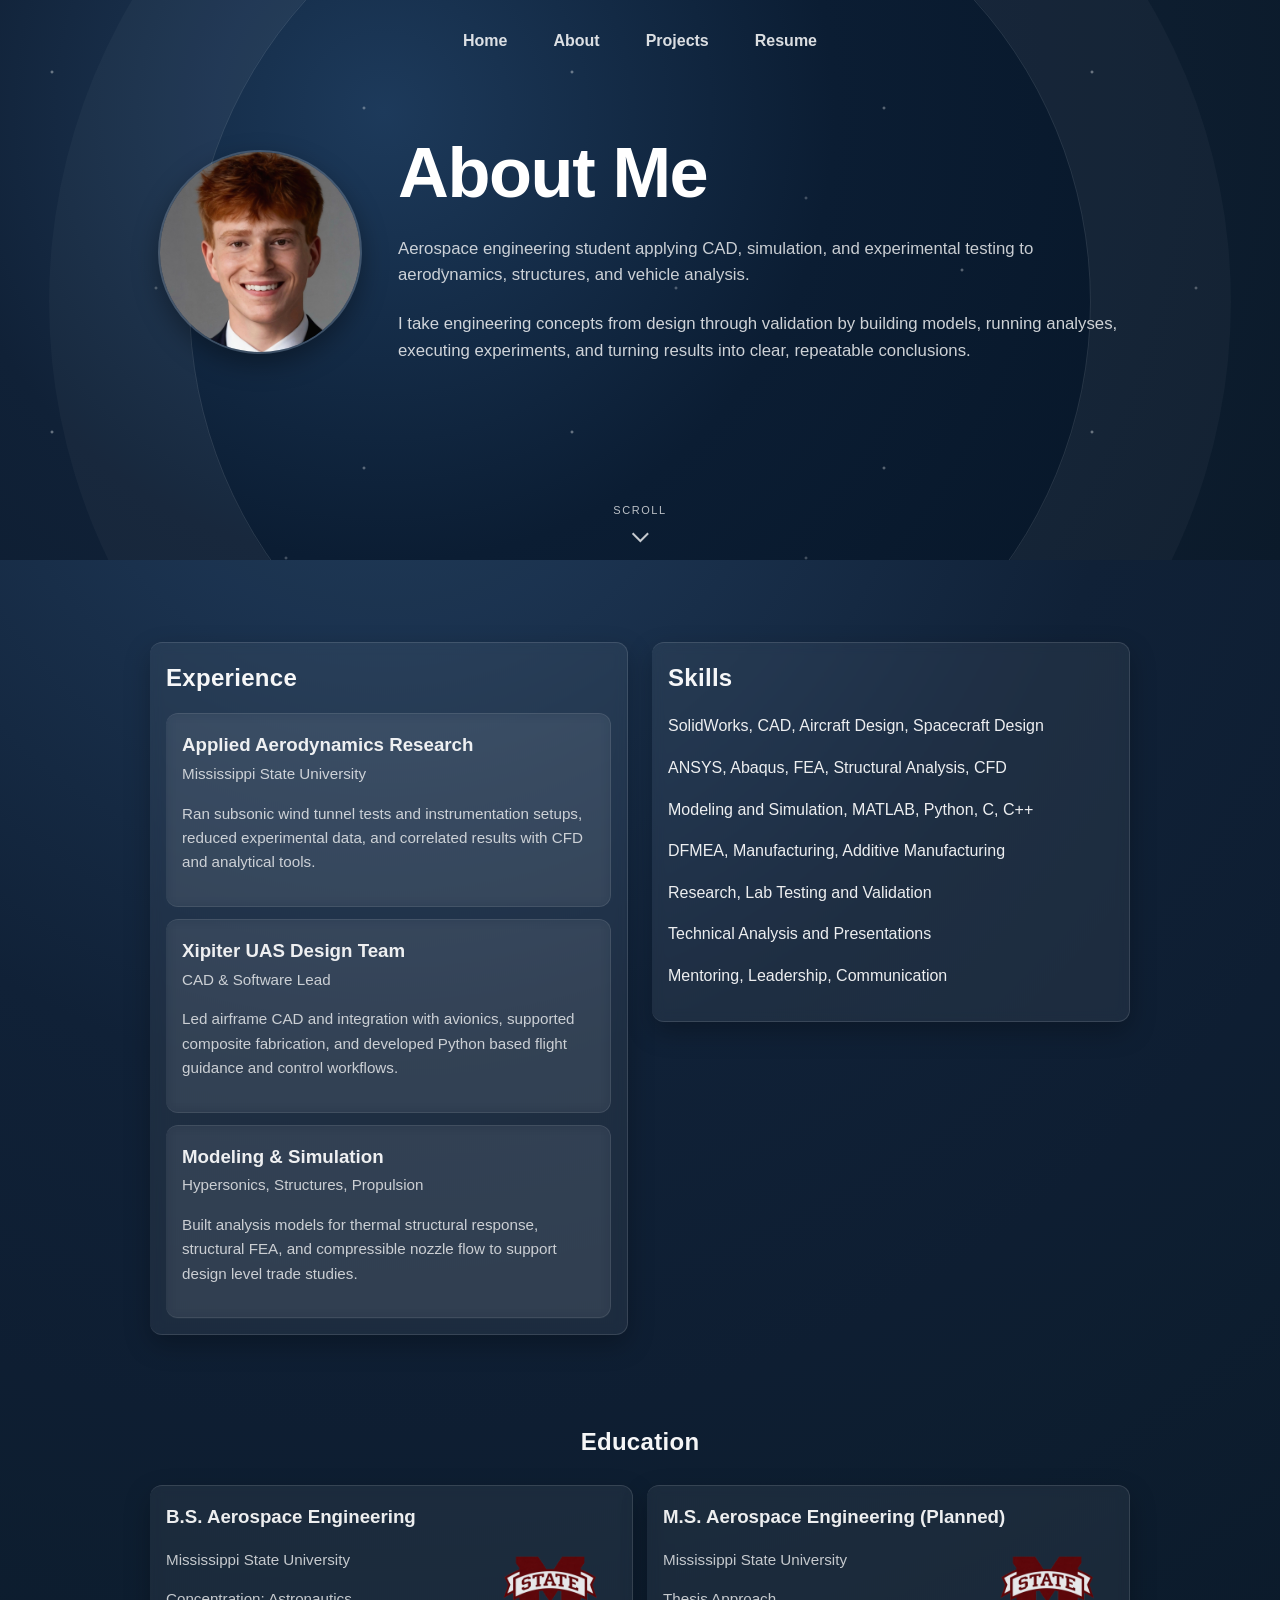
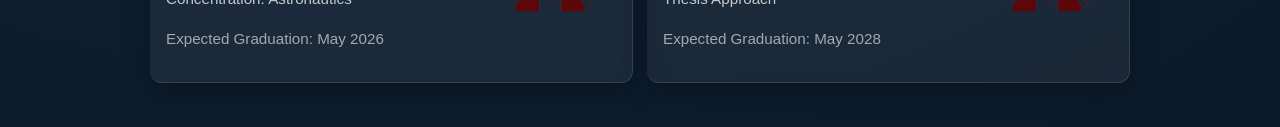
==== about.html @ 95104ae0 "Update about.html" ====
<!DOCTYPE html>
<html lang="en">
<head>
  <meta charset="UTF-8" />
  <meta name="viewport" content="width=device-width, initial-scale=1.0"/>
  <title>About | Wesley Janes</title>
  <link rel="stylesheet" href="style.css">
</head>

<body class="inner-page">

  <section class="hero">
    <nav class="topnav">
      <a href="index.html">Home</a>
      <a href="about.html">About</a>
      <a href="projects.html">Projects</a>
      <a href="resume.html">Resume</a>
    </nav>

    <div class="hero-card" style="text-align:left;">
      <div style="display:grid; grid-template-columns: 220px 1fr; gap: 28px; align-items:center;">
        <div style="display:flex; justify-content:center;">
          <img src="images/profile.jpg" alt="Wesley Janes"
               style="width:200px;height:200px;
               object-fit:cover;
               object-position: center 30%;
               border-radius:999px;
               border:2px solid rgba(255,255,255,0.18);
               box-shadow: 0 10px 26px rgba(0,0,0,0.35);">
        </div>

        <div>
          <h1 style="margin-bottom:6px;">About Me</h1>
          <p class="small" style="margin-top:0;">
            Aerospace engineering student applying CAD, simulation, and experimental testing to aerodynamics, structures, and vehicle analysis.
          </p>

          <p style="max-width:760px; color: rgba(255,255,255,0.80);">
            I take engineering concepts from design through validation by building models, running analyses, executing experiments, and turning results into clear, repeatable conclusions.
          </p>
        </div>
      </div>
    </div>

    <div class="scroll-cue">
      <span>Scroll</span>
      <div class="chev"></div>
    </div>
  </section>

  <section class="content-start">

    <section class="section">
      <div class="container">

        <!-- EXPERIENCE + SKILLS -->
        <div class="split-section">

          <!-- EXPERIENCE -->
          <section class="card">
            <h2 class="section-header">Experience</h2>

            <div class="card" style="margin-top:12px;">
              <h3 style="margin-top:0;">Applied Aerodynamics Research</h3>
              <p class="small" style="margin-top:2px;">Mississippi State University</p>
              <p class="small">
                Ran subsonic wind tunnel tests and instrumentation setups, reduced experimental data, and correlated results with CFD and analytical tools.
              </p>
            </div>

            <div class="card">
              <h3 style="margin-top:0;">Xipiter UAS Design Team</h3>
              <p class="small" style="margin-top:2px;">CAD &amp; Software Lead</p>
              <p class="small">
                Led airframe CAD and integration with avionics, supported composite fabrication, and developed Python based flight guidance and control workflows.
              </p>
            </div>

            <div class="card">
              <h3 style="margin-top:0;">Modeling &amp; Simulation</h3>
              <p class="small" style="margin-top:2px;">Hypersonics, Structures, Propulsion</p>
              <p class="small">
                Built analysis models for thermal structural response, structural FEA, and compressible nozzle flow to support design level trade studies.
              </p>
            </div>
          </section>

         <!-- SKILLS -->
<section class="card">
  <h2 class="section-header">Skills</h2>

  <div class="skills-list">
    <p>
      SolidWorks, CAD, Aircraft Design, Spacecraft Design
    </p>
    <p>
      ANSYS, Abaqus, FEA, Structural Analysis, CFD
    </p>
    <p>
      Modeling and Simulation, MATLAB, Python, C, C++
    </p>
    <p>
      DFMEA, Manufacturing, Additive Manufacturing
    </p>
    <p>
      Research, Lab Testing and Validation
    </p>
    <p>
      Technical Analysis and Presentations
    </p>
    <p>
      Mentoring, Leadership, Communication
    </p>
  </div>
</section>

        </div>

      </div>
    </section>

    <!-- EDUCATION -->
    <section class="section">
      <div class="container">

                <h2 class="section-header" style="text-align:center; margin-bottom:10px;">Education</h2>

        <div class="grid">

  <section class="card edu-item">
    <img src="images/msu-logo.png" alt="Mississippi State University logo" class="edu-logo">

    <h3>B.S. Aerospace Engineering</h3>
    <p class="small">Mississippi State University</p>
    <p class="small">Concentration: Astronautics</p>
    <p class="small edu-date">Expected Graduation: May 2026</p>
  </section>

  <section class="card edu-item">
    <img src="images/msu-logo.png" alt="Mississippi State University logo" class="edu-logo">

    <h3>M.S. Aerospace Engineering (Planned)</h3>
    <p class="small">Mississippi State University</p>
    <p class="small">Thesis Approach</p>
    <p class="small edu-date">Expected Graduation: May 2028</p>
  </section>

</div>


      </div>
    </section>

  </section>

</body>
</html>
---- style.css ----
:root {
  --max: 980px;

  /* Accent */
  --accent: #5d1725;
  --accent2: #d7b24a;

  /* Surfaces */
  --card-bg: rgba(255,255,255,0.06);
  --card-border: rgba(255,255,255,0.12);
  --text: rgba(255,255,255,0.92);
  --muted: rgba(255,255,255,0.75);
}

/* ===== BASE ===== */
body {
  font-family: Arial, Helvetica, sans-serif;
  margin: 0;
  line-height: 1.6;
  color: var(--text);
  background: radial-gradient(circle at 30% 20%, #1d3a5b 0%, #0b1d33 45%, #061526 100%);
}

.container {
  max-width: var(--max);
  margin: 0 auto;
  padding: 0 18px;
}

.small {
  color: var(--muted);
  font-size: 0.95rem;
}

/* ===== TYPOGRAPHY ===== */
h1 {
  font-size: 2.4rem;
  margin: 0;
}

h2, h3 {
  margin: 0;
}

/* Color pop headers used on About sections */
.section-header {
  color: rgba(255,255,255,0.96);
  font-weight: 800;
  letter-spacing: 0.3px;
  margin-bottom: 16px;
  padding-left: 0;
  border: none;
}

/* ===== CARDS ===== */
.card {
  border: 1px solid var(--card-border);
  border-radius: 12px;
  padding: 16px;
  margin-top: 14px;
  background: var(--card-bg);
  backdrop-filter: blur(6px);
  box-shadow: 0 10px 26px rgba(0,0,0,0.25);
}

/* Prevent nested cards from looking too chunky */
.card .card {
  margin-top: 12px;
  background: rgba(255,255,255,0.04);
  border-color: rgba(255,255,255,0.10);
  box-shadow: none;
}

.grid {
  display: grid;
  grid-template-columns: repeat(auto-fit, minmax(260px, 1fr));
  gap: 14px;
}

.tag {
  display: inline-block;
  border: 1px solid rgba(255,255,255,0.18);
  border-radius: 999px;
  padding: 4px 10px;
  margin: 6px 6px 0 0;
  font-size: 0.9rem;
  color: rgba(255,255,255,0.85);
}

/* ===== HERO ===== */
.hero {
  padding: 0 18px;
  color: #fff;
  background: radial-gradient(circle at 30% 20%, #1d3a5b 0%, #0b1d33 45%, #061526 100%);
  position: relative;
  overflow: hidden;
  display: flex;
  align-items: center;
  justify-content: center;
}

/* Home page hero */
body.home .hero {
  min-height: 100vh;
  height: 100vh;
}

/* About / Projects / Resume hero */
body.inner-page .hero {
  min-height: 56vh;
  height: auto;
  padding-bottom: 56px;
}

/* Star background (default for inner pages) */
.hero::before {
  content: "";
  position: absolute;
  inset: 0;
  opacity: 0.7;
  background-image:
    radial-gradient(1px 1px at 10% 20%, rgba(255,255,255,0.8) 0, transparent 2px),
    radial-gradient(1px 1px at 70% 30%, rgba(255,255,255,0.7) 0, transparent 2px),
    radial-gradient(1px 1px at 30% 80%, rgba(255,255,255,0.6) 0, transparent 2px),
    radial-gradient(1px 1px at 85% 75%, rgba(255,255,255,0.7) 0, transparent 2px),
    radial-gradient(1px 1px at 55% 55%, rgba(255,255,255,0.5) 0, transparent 2px);
  background-size: 520px 360px;
  pointer-events: none;
}

/* Glow ring (default for inner pages) */
.hero::after {
  content: "";
  position: absolute;
  width: 900px;
  height: 900px;
  border-radius: 999px;
  border: 1px solid rgba(255,255,255,0.12);
  box-shadow:
    0 0 0 140px rgba(255,255,255,0.03),
    0 0 0 280px rgba(255,255,255,0.02);
  top: 54%;
  left: 50%;
  transform: translate(-50%, -50%);
  pointer-events: none;
}

/* ===== HERO NAV ===== */
.topnav {
  position: absolute;
  top: 18px;
  left: 0;
  right: 0;
  display: flex;
  justify-content: center;
  gap: 22px;
  font-weight: 700;
  z-index: 2;
}

.topnav a {
  color: rgba(255,255,255,0.85);
  text-decoration: none;
  padding: 10px 12px;
  border-radius: 999px;
}

.topnav a:hover {
  color: #fff;
  background: rgba(255,255,255,0.10);
}

/* ===== HERO CONTENT ===== */
.hero-card {
  width: min(980px, 100%);
  margin: 0 auto;
  text-align: center;
  position: relative;
  z-index: 2;
}

.hero h1 {
  font-size: clamp(2.6rem, 6vw, 4.4rem);
  margin: 0 0 14px 0;
  letter-spacing: -0.02em;
}

.hero p {
  margin: 0 auto 22px auto;
  max-width: 760px;
  color: rgba(255,255,255,0.78);
  font-size: 1.05rem;
}

/* ===== BUTTONS ===== */
.btnrow {
  display: flex;
  gap: 14px;
  justify-content: center;
  flex-wrap: wrap;
  margin-top: 18px;
}

.btn {
  display: inline-block;
  padding: 12px 18px;
  border-radius: 999px;
  text-decoration: none;
  font-weight: 800;
}

.btn-primary {
  background: var(--accent2);
  color: #1a1a1a;
}

.btn-ghost {
  border: 1px solid rgba(255,255,255,0.25);
  color: rgba(255,255,255,0.92);
  background: rgba(255,255,255,0.06);
}

/* ===== CONTENT PEEK ===== */
body.inner-page .content-start {
  margin-top: -48px;
  padding-top: 72px;
  background: rgba(255,255,255,0.02);
  border-top-left-radius: 28px;
  border-top-right-radius: 28px;
}

/* ===== SCROLL INDICATOR ===== */
body.inner-page .scroll-cue {
  position: absolute;
  left: 50%;
  bottom: 20px;
  transform: translateX(-50%);
  display: flex;
  flex-direction: column;
  align-items: center;
  gap: 8px;
  font-size: 11px;
  letter-spacing: 0.14em;
  text-transform: uppercase;
  opacity: 0.85;
  pointer-events: none;
  z-index: 3;
}

body.inner-page .scroll-cue span {
  color: rgba(255,255,255,0.85);
}

body.inner-page .scroll-cue .chev {
  width: 10px;
  height: 10px;
  border-right: 2px solid rgba(255,255,255,0.9);
  border-bottom: 2px solid rgba(255,255,255,0.9);
  transform: rotate(45deg);
  animation: bounce 1.6s infinite;
}

@keyframes bounce {
  0%, 100% { transform: rotate(45deg) translateY(0); }
  50% { transform: rotate(45deg) translateY(6px); }
}

/* ===== SECTIONS ===== */
.section {
  padding: 44px 18px;
}

/* ===== ABOUT: EXPERIENCE + SKILLS SPLIT ===== */
.split-section {
  display: grid;
  grid-template-columns: 1fr 1fr;
  gap: 24px;
  align-items: start;
}

/* Skills bars */
.skill {
  display: grid;
  grid-template-columns: 1fr auto;
  gap: 6px;
  margin-bottom: 12px;
  font-size: 0.9rem;
}

.bar {
  grid-column: 1 / -1;
  height: 6px;
  background: rgba(255,255,255,0.15);
  border-radius: 999px;
  overflow: hidden;
}

.bar div {
  height: 100%;
  background: linear-gradient(90deg, var(--accent2), #b89b3d);
  border-radius: 999px;
}

/* Education logos row */
.logo-row {
  display: flex;
  justify-content: center;
  align-items: center;
  margin: 18px auto 10px auto;
  padding: 14px 16px;
  max-width: 520px;
  border: 1px solid rgba(255,255,255,0.10);
  border-radius: 14px;
  background: rgba(255,255,255,0.04);
  box-shadow: 0 10px 26px rgba(0,0,0,0.18);
}

.logo-row img {
  height: 80px;
  width: auto;
  opacity: 0.95;
  filter: none;
}

/* Education date */
.edu-date {
  opacity: 0.8;
}

/* ===== RESPONSIVE ===== */
@media (max-width: 900px) {
  .split-section {
    grid-template-columns: 1fr;
  }
}

@media (max-width: 820px) {
  .grid {
    grid-template-columns: 1fr;
  }
}

.section-header {
  color: rgba(255,255,255,0.96) !important;
  border-left-color: rgba(255,255,255,0.22) !important;
}

.edu-item {
  position: relative;
  padding-right: 120px;
}

.edu-logo {
  position: absolute;
  right: 20px;
  top: 50%;
  transform: translateY(-50%);
  height: 82px;
  width: auto;
  opacity: 0.9;
  mix-blend-mode: multiply;
}

.section,
.section *,
.card,
.card * {
  border-left: none !important;
}

/* ===== PROJECTS GRID (cards with image) ===== */
.projects-grid {
  display: grid;
  grid-template-columns: repeat(auto-fit, minmax(280px, 1fr));
  gap: 28px;
}

/* Make the whole card clickable */
.project-card {
  display: block;
  text-decoration: none;
  color: inherit;

  background: rgba(255,255,255,0.04);
  border: 1px solid rgba(255,255,255,0.10);
  border-radius: 16px;
  overflow: hidden;
  box-shadow: 0 12px 32px rgba(0,0,0,0.25);
  transition: transform 0.25s ease, box-shadow 0.25s ease;
}

.project-card:hover {
  transform: translateY(-6px);
  box-shadow: 0 20px 40px rgba(0,0,0,0.35);
}

/* Image area */
.project-image {
  position: relative;
  height: 240px;
  overflow: hidden;
  background: #0b1a2a;
}

.project-image img {
  width: 100%;
  height: 100%;
  object-fit: cover;
  object-position: center 35%;
  display: block;
  transform: none;
}

/* Category pill */
.project-tag {
  position: absolute;
  top: 12px;
  left: 12px;
  background: #d7b24a;
  color: #1a1a1a;
  font-size: 0.75rem;
  font-weight: 800;
  padding: 6px 10px;
  border-radius: 999px;
}

/* Text */
.project-content {
  padding: 18px;
}

.project-content h3 {
  margin: 0 0 8px 0;
  font-size: 1.12rem;
  color: rgba(255,255,255,0.96);
}

.project-content p {
  margin: 0 0 12px 0;
  font-size: 0.92rem;
  line-height: 1.5;
  color: rgba(255,255,255,0.75);
}

/* Keep your existing tag style, just space them */
.project-tags .tag {
  margin: 6px 6px 0 0;
}

/* Per-image framing controls (BOTTOM of style.css) */
.project-image img.zoom-none { transform: none !important; }
.project-image img.zoom-soft { transform: none !important; }
.project-image img.zoom-mid  { transform: none !important; }

/* Use position only (no shrinking) */
.project-image img.pos-top { object-position: center 12% !important; }
.project-image img.pos-mid { object-position: center 35% !important; }
.project-image img.pos-bot { object-position: center 60% !important; }

/* Per-project image height overrides */
.project-image.tall { height: 300px; }
.project-image.slight { height: 260px; }

/* Use for plots that must show full figure */
.project-image.contain {
  background: #0b1a2a;
  box-sizing: border-box;
  padding: 12px;
}

.project-image.contain img {
  object-fit: contain !important;
  object-position: center !important;
}

/* Smaller padding option */
.project-image.contain.pad-sm { padding: 6px; }

/* Propulsion special case: stretch vertically */
.project-image.stretch-vert img {
  object-fit: contain !important;
  width: 100%;
  height: 100%;
}

/* Space Systems: force full image fill */
.project-card.space-fill .project-image img {
  object-fit: cover !important;
  width: 100%;
  height: 100%;
}

/* ===== CLEAN HIGHLIGHTS (NO GAPS) ===== */
.card.highlights {
  max-width: 860px;
  margin-left: auto;
  margin-right: auto;
  padding: 18px 22px;
}

.card.highlights ul {
  margin: 10px 0 0 0;
  padding-left: 18px;
}

.card.highlights li {
  margin: 12px 0;
  line-height: 1.7;
}

/* Softer bullet */
.card.highlights li::marker {
  color: rgba(255,255,255,0.45);
}

/* Label styling WITHOUT layout forcing */
.card.highlights li strong {
  color: rgba(255,255,255,0.96);
  font-weight: 700;
}

/* ===== LARGE RESUME DOWNLOAD BUTTON ===== */
.resume-download {
  display: flex;
  justify-content: center;
  margin: 28px 0 36px 0;
}

.resume-download-btn {
  display: inline-block;
  width: 100%;
  max-width: 520px;
  text-align: center;

  background: var(--accent2);
  color: #1a1a1a;
  font-weight: 800;
  font-size: 1.05rem;

  padding: 18px 24px;
  border-radius: 999px;
  text-decoration: none;

  box-shadow: 0 12px 30px rgba(0,0,0,0.25);
  transition: transform 0.2s ease, box-shadow 0.2s ease;
}

.resume-download-btn:hover {
  transform: translateY(-2px);
  box-shadow: 0 18px 40px rgba(0,0,0,0.35);
}

/* ===== HOME HERO: circles + visible twinkling stars + correct shooting star + nav at top ===== */

/* force nav to top center on home (prevents it from sitting in the flex layout) */
body.home .topnav{
  position: absolute !important;
  top: 18px !important;
  left: 50% !important;
  right: auto !important;
  transform: translateX(-50%) !important;
  z-index: 5 !important;
  display: flex !important;
  justify-content: center !important;
  gap: 22px !important;
}

/* bring back a clean hero background */
body.home .hero{
  background: radial-gradient(circle at 30% 20%, #1d3a5b 0%, #0b1d33 45%, #061526 100%) !important;
}

/* subtle circles behind everything */
body.home .hero::after{
  content: "";
  position: absolute;
  width: 900px;
  height: 900px;
  border-radius: 999px;
  border: 1px solid rgba(255,255,255,0.12);
  box-shadow:
    0 0 0 140px rgba(255,255,255,0.03),
    0 0 0 280px rgba(255,255,255,0.02);
  top: 50%;
  left: 50%;
  transform: translate(-50%, -50%);
  pointer-events: none;
  z-index: 0;
}


/* IMPORTANT: do NOT hide the hero stars anymore */
body.home .hero::before{
  content: "" !important;
  position: absolute !important;
  inset: 0 !important;
  pointer-events: none !important;
  z-index: 0 !important;
  opacity: 0.35 !important;
  background-image:
    radial-gradient(1px 1px at 10% 20%, rgba(255,255,255,0.8) 0, transparent 2px),
    radial-gradient(1px 1px at 70% 30%, rgba(255,255,255,0.7) 0, transparent 2px),
    radial-gradient(1px 1px at 30% 80%, rgba(255,255,255,0.6) 0, transparent 2px),
    radial-gradient(1px 1px at 85% 75%, rgba(255,255,255,0.7) 0, transparent 2px),
    radial-gradient(1px 1px at 55% 55%, rgba(255,255,255,0.5) 0, transparent 2px);
}

/* starfield container must sit behind content */
body.home .starfield{
  position: absolute;
  inset: 0;
  z-index: 1;
  pointer-events: none;
}

/* lots of stars, clearly visible, twinkle */
body.home .starfield::before{
  content:"";
  position:absolute;
  inset:0;
  background:
    radial-gradient(1px 1px at 6% 18%, rgba(255,255,255,.90), transparent),
    radial-gradient(1px 1px at 12% 72%, rgba(255,255,255,.70), transparent),
    radial-gradient(1px 1px at 18% 36%, rgba(255,255,255,.85), transparent),
    radial-gradient(1px 1px at 24% 86%, rgba(255,255,255,.65), transparent),
    radial-gradient(1px 1px at 31% 22%, rgba(255,255,255,.80), transparent),
    radial-gradient(1px 1px at 38% 58%, rgba(255,255,255,.70), transparent),
    radial-gradient(1px 1px at 44% 14%, rgba(255,255,255,.85), transparent),
    radial-gradient(1px 1px at 52% 78%, rgba(255,255,255,.70), transparent),
    radial-gradient(1px 1px at 60% 34%, rgba(255,255,255,.80), transparent),
    radial-gradient(1px 1px at 68% 90%, rgba(255,255,255,.65), transparent),
    radial-gradient(1px 1px at 74% 18%, rgba(255,255,255,.85), transparent),
    radial-gradient(1px 1px at 82% 62%, rgba(255,255,255,.70), transparent),
    radial-gradient(1px 1px at 90% 28%, rgba(255,255,255,.80), transparent),
    radial-gradient(1px 1px at 95% 80%, rgba(255,255,255,.65), transparent);
  opacity: .95;
  animation: homeTwinkleA 3.8s ease-in-out infinite alternate;
}

body.home .starfield::after{
  content:"";
  position:absolute;
  inset:0;
  background:
    radial-gradient(1px 1px at 8% 40%, rgba(255,255,255,.45), transparent),
    radial-gradient(1px 1px at 16% 10%, rgba(255,255,255,.40), transparent),
    radial-gradient(1px 1px at 22% 60%, rgba(255,255,255,.45), transparent),
    radial-gradient(1px 1px at 34% 44%, rgba(255,255,255,.40), transparent),
    radial-gradient(1px 1px at 46% 66%, rgba(255,255,255,.45), transparent),
    radial-gradient(1px 1px at 58% 12%, rgba(255,255,255,.40), transparent),
    radial-gradient(1px 1px at 66% 48%, rgba(255,255,255,.45), transparent),
    radial-gradient(1px 1px at 78% 40%, rgba(255,255,255,.40), transparent),
    radial-gradient(1px 1px at 86% 74%, rgba(255,255,255,.45), transparent),
    radial-gradient(1px 1px at 92% 16%, rgba(255,255,255,.40), transparent);
  opacity: .85;
  animation: homeTwinkleB 5.4s ease-in-out infinite alternate;
}

@keyframes homeTwinkleA{
  from{ opacity:.55; }
  to{ opacity:1; }
}
@keyframes homeTwinkleB{
  from{ opacity:.35; }
  to{ opacity:.95; }
}

/* shooting star: right to left */
body.home .shooting-star{
  position:absolute;
  top: 22%;
  left: 110%;
  width: 240px;
  height: 2px;

  /* bright at the leading edge (left), fades to the right */
  background: linear-gradient(90deg, rgba(255,255,255,.95), rgba(255,255,255,0));

  opacity: 0;
  filter: blur(.2px);
  transform: rotate(12deg);
  animation: homeShoot 5.5s linear infinite;
}


@keyframes homeShoot{
  0%{ transform: translateX(0) translateY(0) rotate(12deg); opacity:0; }
  8%{ opacity:.9; }
  28%{ transform: translateX(-160vw) translateY(35vh) rotate(12deg); opacity:0; }
  100%{ opacity:0; }
}

/* keep hero content above backgrounds */
body.home .hero-card{
  position: relative;
  z-index: 4;
}
/* ===== CENTER HERO TITLES ON INNER PAGES ===== */
body.inner-page .hero-card {
  text-align: center;
}

body.inner-page .hero h1 {
  margin-left: auto;
  margin-right: auto;
}

body.inner-page .hero p {
  margin-left: auto;
  margin-right: auto;
}

/* ===== FORCE CENTER HERO TITLES ON INNER PAGES ===== */
body.inner-page .hero-card{
  text-align: center;
}

body.inner-page .hero h1,
body.inner-page .hero p{
  margin-left: auto;
  margin-right: auto;
}
.kicker{
  display:inline-block;
  margin-bottom: 10px;
  padding: 10px 22px;
  border-radius: 12px;

  background: rgba(255,255,255,0.10);
  border: 1px solid rgba(255,255,255,0.25);

  font-size: 1.05rem;
  font-weight: 700;
  letter-spacing: 0.06em;
  text-transform: uppercase;
  color: #ffffff;
}
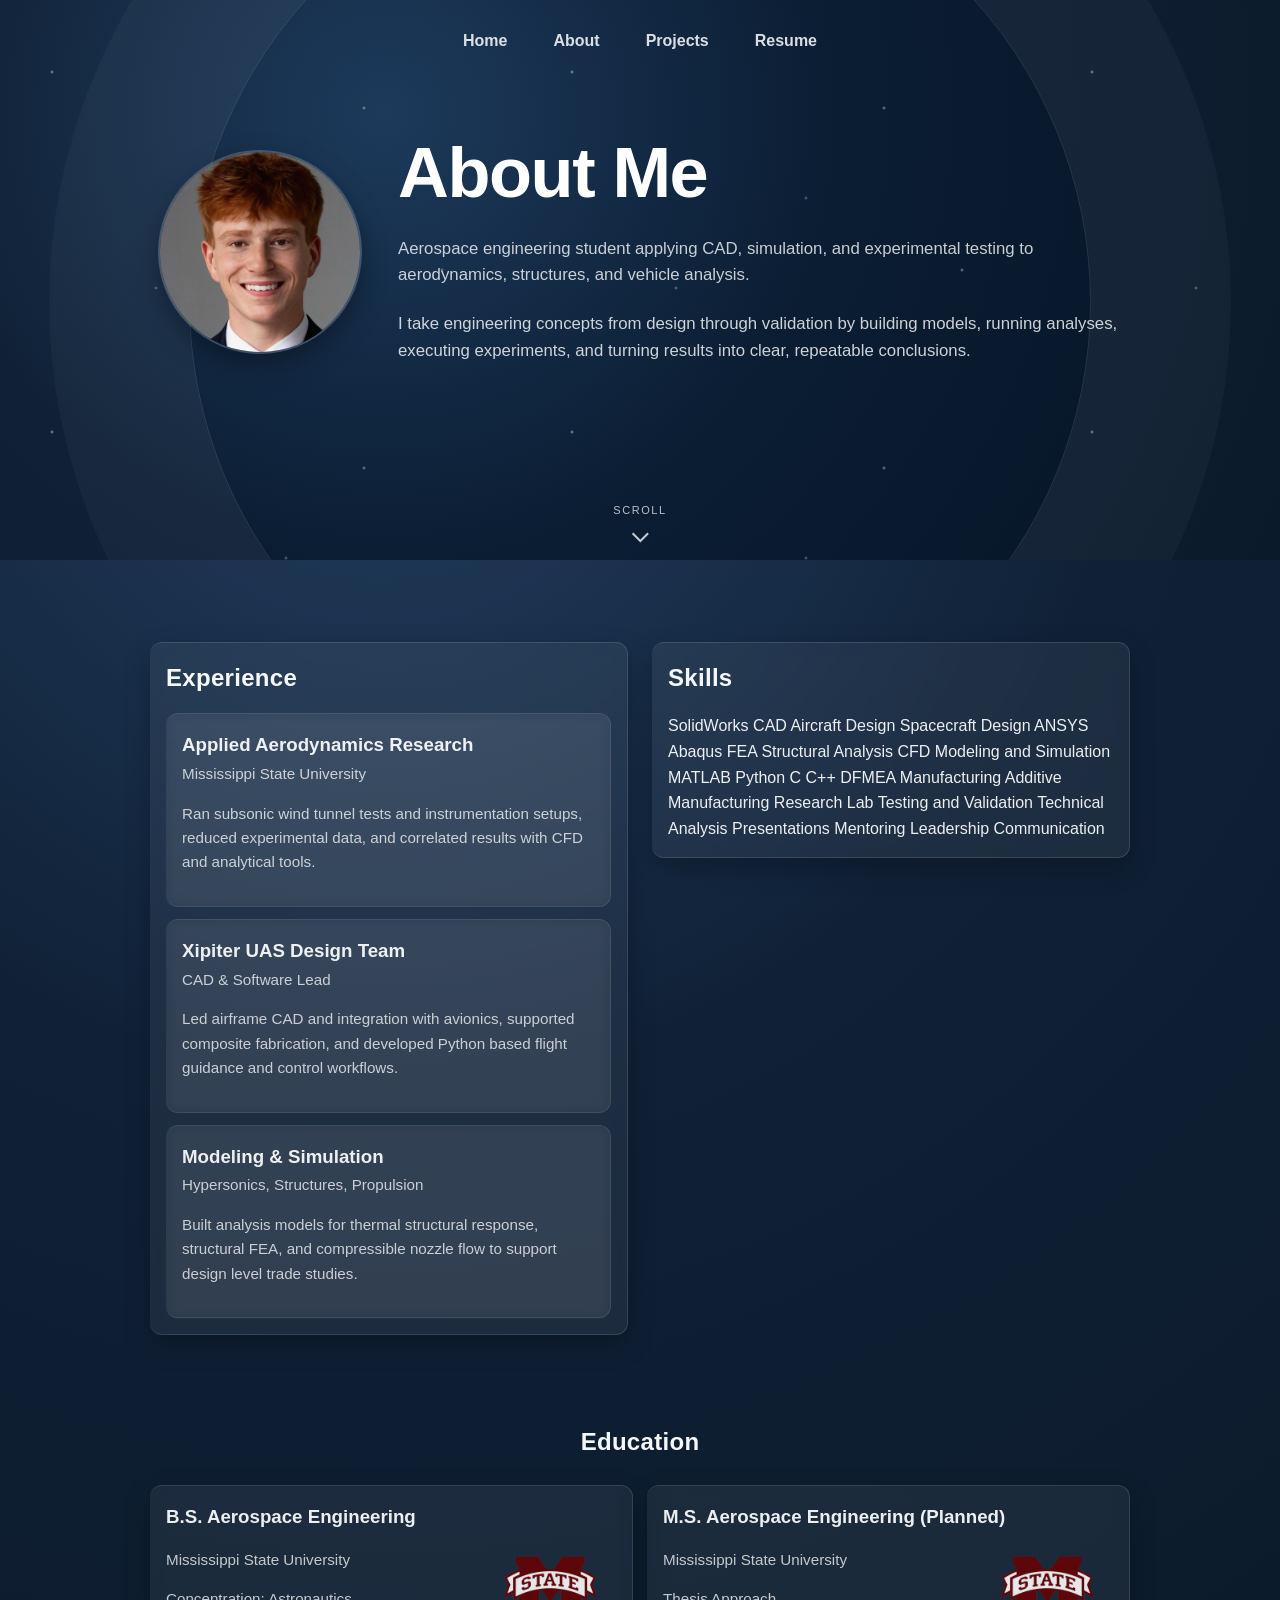
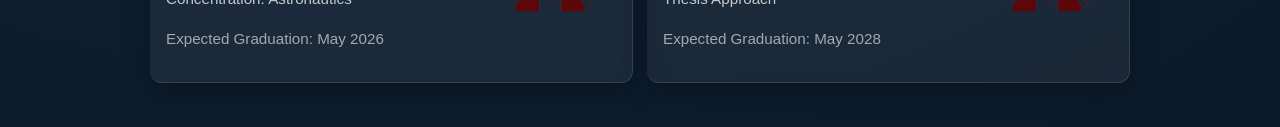
==== commit d582b709: "Update about.html" ====
--- a/about.html
+++ b/about.html
@@ -85,35 +85,43 @@
             </div>
           </section>
 
-         <!-- SKILLS -->
+        <!-- SKILLS -->
 <section class="card">
   <h2 class="section-header">Skills</h2>
 
-  <div class="skills-list">
-    <p>
-      SolidWorks, CAD, Aircraft Design, Spacecraft Design
-    </p>
-    <p>
-      ANSYS, Abaqus, FEA, Structural Analysis, CFD
-    </p>
-    <p>
-      Modeling and Simulation, MATLAB, Python, C, C++
-    </p>
-    <p>
-      DFMEA, Manufacturing, Additive Manufacturing
-    </p>
-    <p>
-      Research, Lab Testing and Validation
-    </p>
-    <p>
-      Technical Analysis and Presentations
-    </p>
-    <p>
-      Mentoring, Leadership, Communication
-    </p>
+  <div class="skills-grid">
+    <span class="skill-pill">SolidWorks</span>
+    <span class="skill-pill">CAD</span>
+    <span class="skill-pill">Aircraft Design</span>
+    <span class="skill-pill">Spacecraft Design</span>
+
+    <span class="skill-pill">ANSYS</span>
+    <span class="skill-pill">Abaqus</span>
+    <span class="skill-pill">FEA</span>
+    <span class="skill-pill">Structural Analysis</span>
+    <span class="skill-pill">CFD</span>
+
+    <span class="skill-pill">Modeling and Simulation</span>
+    <span class="skill-pill">MATLAB</span>
+    <span class="skill-pill">Python</span>
+    <span class="skill-pill">C</span>
+    <span class="skill-pill">C++</span>
+
+    <span class="skill-pill">DFMEA</span>
+    <span class="skill-pill">Manufacturing</span>
+    <span class="skill-pill">Additive Manufacturing</span>
+
+    <span class="skill-pill">Research</span>
+    <span class="skill-pill">Lab Testing and Validation</span>
+
+    <span class="skill-pill">Technical Analysis</span>
+    <span class="skill-pill">Presentations</span>
+
+    <span class="skill-pill">Mentoring</span>
+    <span class="skill-pill">Leadership</span>
+    <span class="skill-pill">Communication</span>
   </div>
 </section>
-
         </div>
 
       </div>
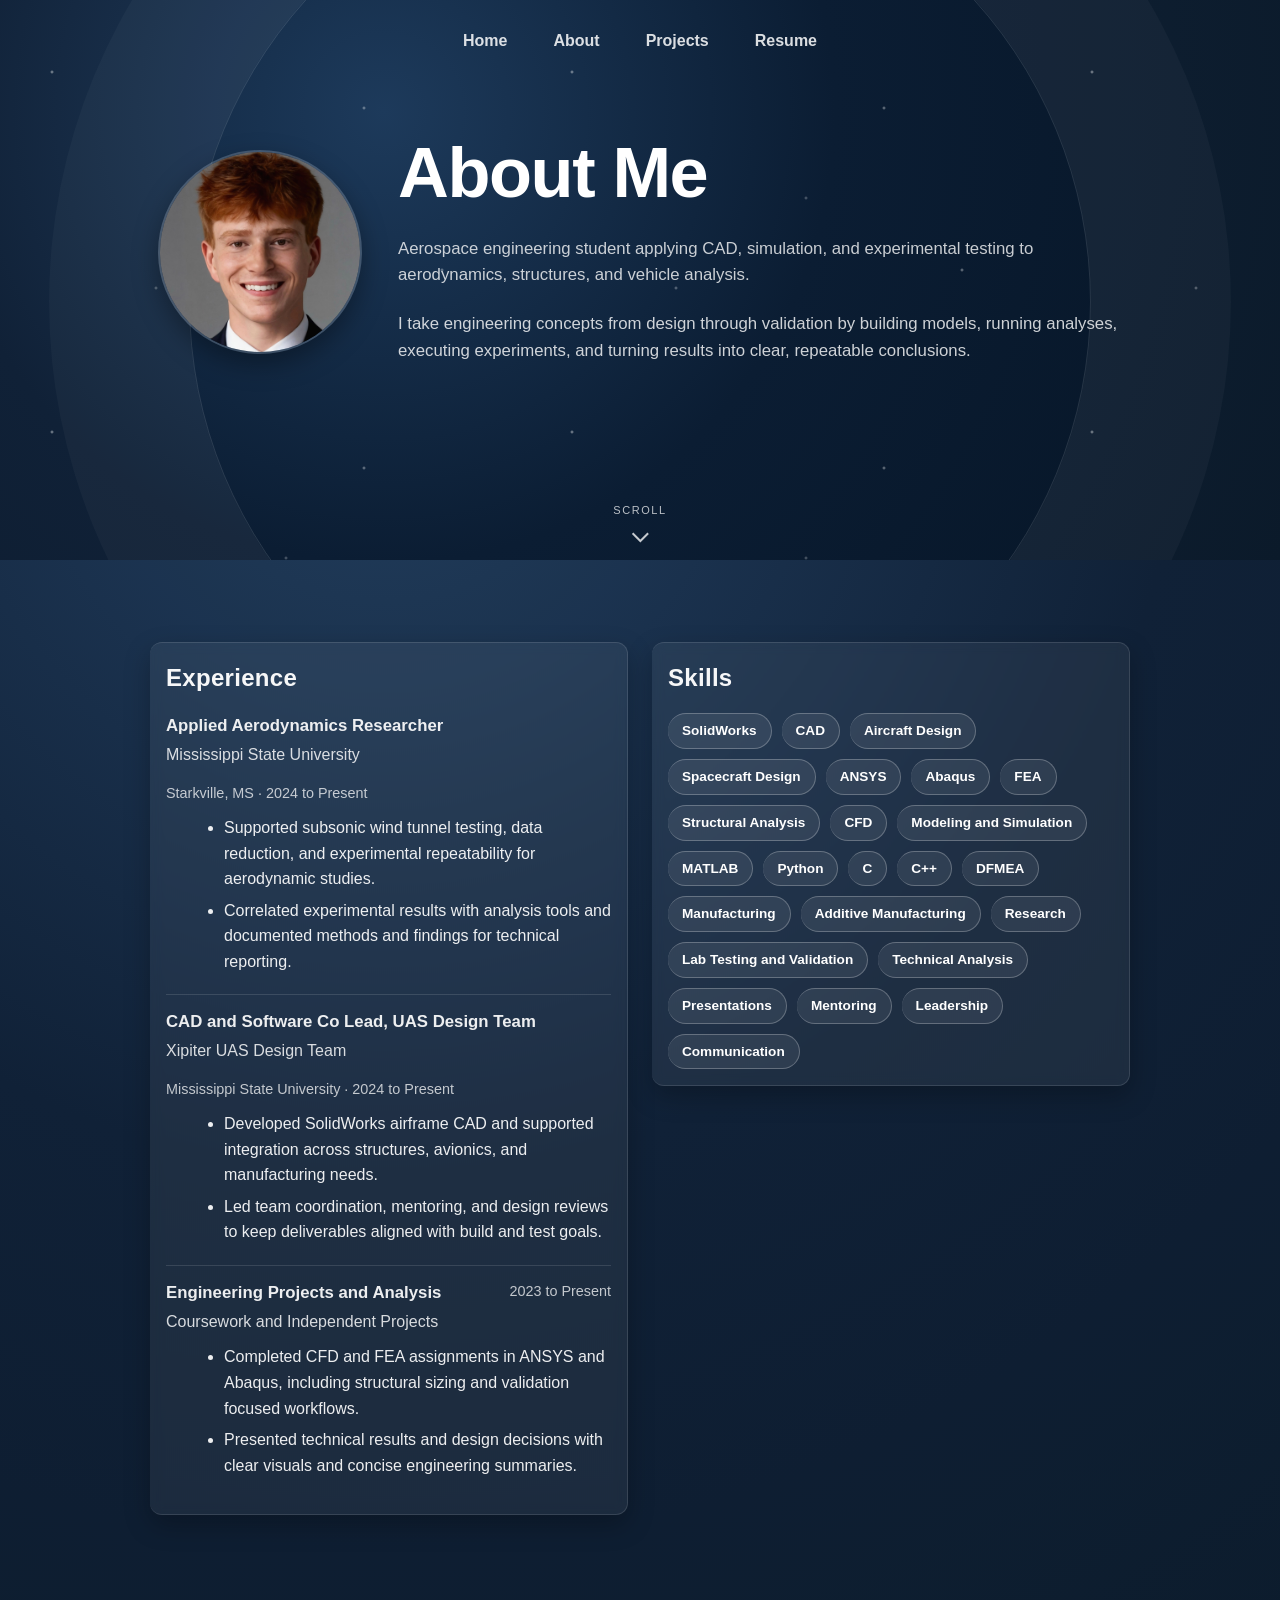
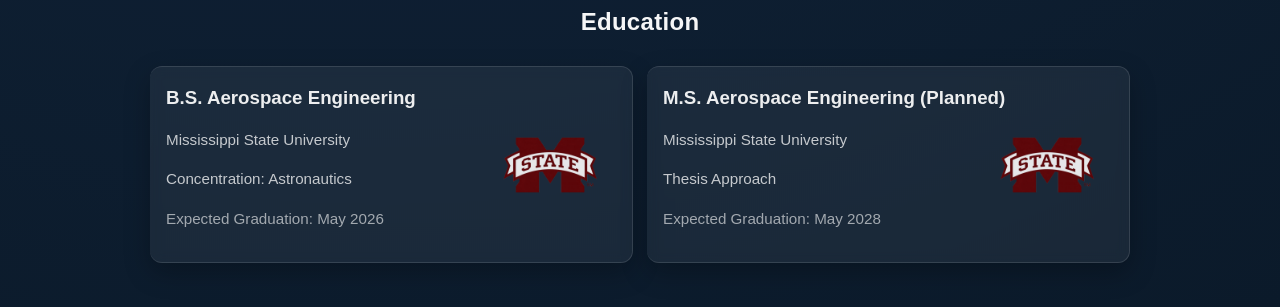
==== commit 1a101e40: "Update about.html" ====
--- a/about.html
+++ b/about.html
@@ -57,33 +57,51 @@
         <div class="split-section">
 
           <!-- EXPERIENCE -->
-          <section class="card">
-            <h2 class="section-header">Experience</h2>
+<section class="card">
+  <h2 class="section-header">Experience</h2>
 
-            <div class="card" style="margin-top:12px;">
-              <h3 style="margin-top:0;">Applied Aerodynamics Research</h3>
-              <p class="small" style="margin-top:2px;">Mississippi State University</p>
-              <p class="small">
-                Ran subsonic wind tunnel tests and instrumentation setups, reduced experimental data, and correlated results with CFD and analytical tools.
-              </p>
-            </div>
+  <div class="exp-item">
+    <div class="exp-top">
+      <div>
+        <div class="exp-role">Applied Aerodynamics Researcher</div>
+        <div class="exp-org">Mississippi State University</div>
+      </div>
+      <div class="exp-meta">Starkville, MS · 2024 to Present</div>
+    </div>
+    <ul class="exp-bullets">
+      <li>Supported subsonic wind tunnel testing, data reduction, and experimental repeatability for aerodynamic studies.</li>
+      <li>Correlated experimental results with analysis tools and documented methods and findings for technical reporting.</li>
+    </ul>
+  </div>
 
-            <div class="card">
-              <h3 style="margin-top:0;">Xipiter UAS Design Team</h3>
-              <p class="small" style="margin-top:2px;">CAD &amp; Software Lead</p>
-              <p class="small">
-                Led airframe CAD and integration with avionics, supported composite fabrication, and developed Python based flight guidance and control workflows.
-              </p>
-            </div>
+  <div class="exp-item">
+    <div class="exp-top">
+      <div>
+        <div class="exp-role">CAD and Software Co Lead, UAS Design Team</div>
+        <div class="exp-org">Xipiter UAS Design Team</div>
+      </div>
+      <div class="exp-meta">Mississippi State University · 2024 to Present</div>
+    </div>
+    <ul class="exp-bullets">
+      <li>Developed SolidWorks airframe CAD and supported integration across structures, avionics, and manufacturing needs.</li>
+      <li>Led team coordination, mentoring, and design reviews to keep deliverables aligned with build and test goals.</li>
+    </ul>
+  </div>
 
-            <div class="card">
-              <h3 style="margin-top:0;">Modeling &amp; Simulation</h3>
-              <p class="small" style="margin-top:2px;">Hypersonics, Structures, Propulsion</p>
-              <p class="small">
-                Built analysis models for thermal structural response, structural FEA, and compressible nozzle flow to support design level trade studies.
-              </p>
-            </div>
-          </section>
+  <div class="exp-item">
+    <div class="exp-top">
+      <div>
+        <div class="exp-role">Engineering Projects and Analysis</div>
+        <div class="exp-org">Coursework and Independent Projects</div>
+      </div>
+      <div class="exp-meta">2023 to Present</div>
+    </div>
+    <ul class="exp-bullets">
+      <li>Completed CFD and FEA assignments in ANSYS and Abaqus, including structural sizing and validation focused workflows.</li>
+      <li>Presented technical results and design decisions with clear visuals and concise engineering summaries.</li>
+    </ul>
+  </div>
+</section>
 
         <!-- SKILLS -->
 <section class="card">
--- a/style.css
+++ b/style.css
@@ -735,3 +735,62 @@
   text-transform: uppercase;
   color: #ffffff;
 }
+
+.skills-grid{
+  display: flex;
+  flex-wrap: wrap;
+  gap: 10px;
+}
+
+.skill-pill{
+  padding: 6px 14px;
+  border-radius: 999px;
+  font-size: 0.85rem;
+  font-weight: 600;
+  background: rgba(255,255,255,0.08);
+  border: 1px solid rgba(255,255,255,0.25);
+  color: #ffffff;
+  white-space: nowrap;
+}
+
+.exp-item{
+  padding: 14px 0;
+  border-top: 1px solid rgba(255,255,255,0.12);
+}
+
+.exp-item:first-of-type{
+  border-top: none;
+  padding-top: 0;
+}
+
+.exp-top{
+  display: flex;
+  gap: 14px;
+  justify-content: space-between;
+  align-items: flex-start;
+  flex-wrap: wrap;
+}
+
+.exp-role{
+  font-weight: 800;
+  font-size: 1.05rem;
+}
+
+.exp-org{
+  opacity: 0.9;
+  margin-top: 2px;
+}
+
+.exp-meta{
+  opacity: 0.8;
+  font-size: 0.9rem;
+}
+
+.exp-bullets{
+  margin: 10px 0 0 18px;
+}
+
+.exp-bullets li{
+  margin: 6px 0;
+  line-height: 1.6;
+}
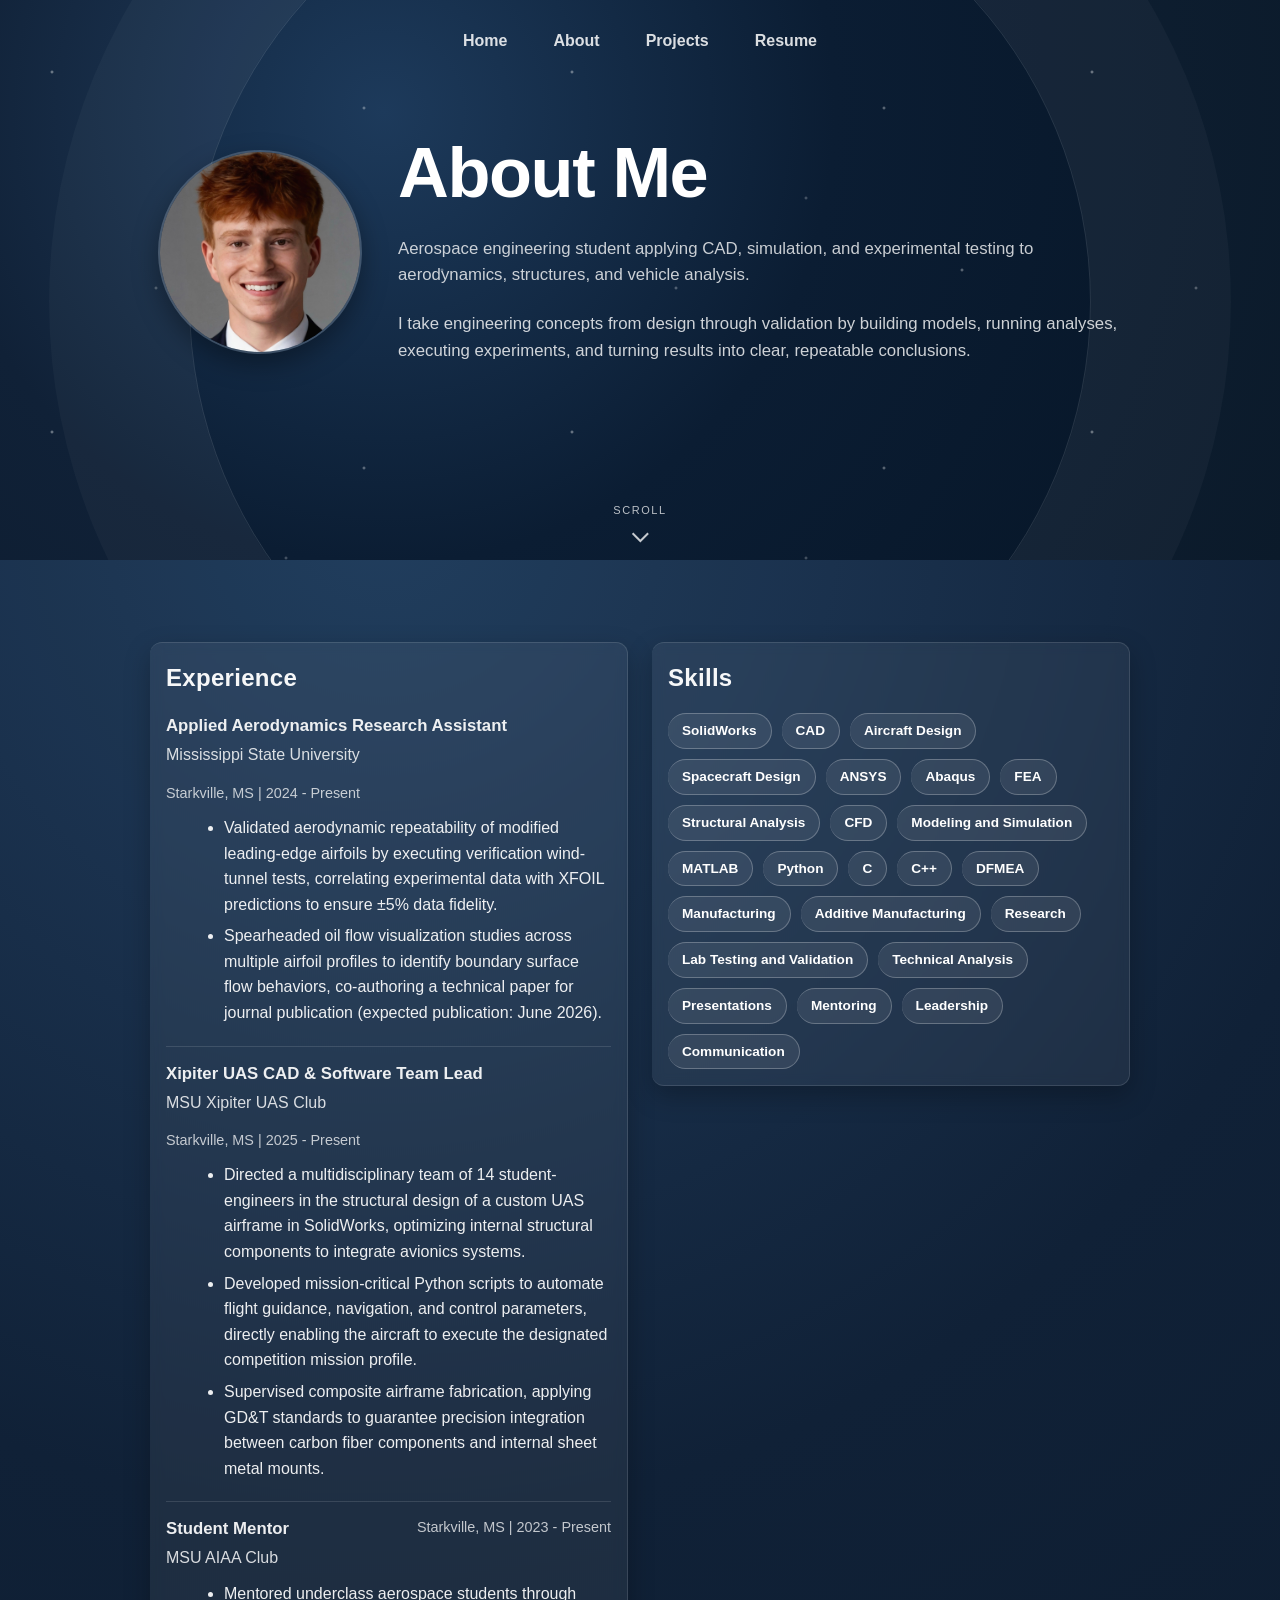
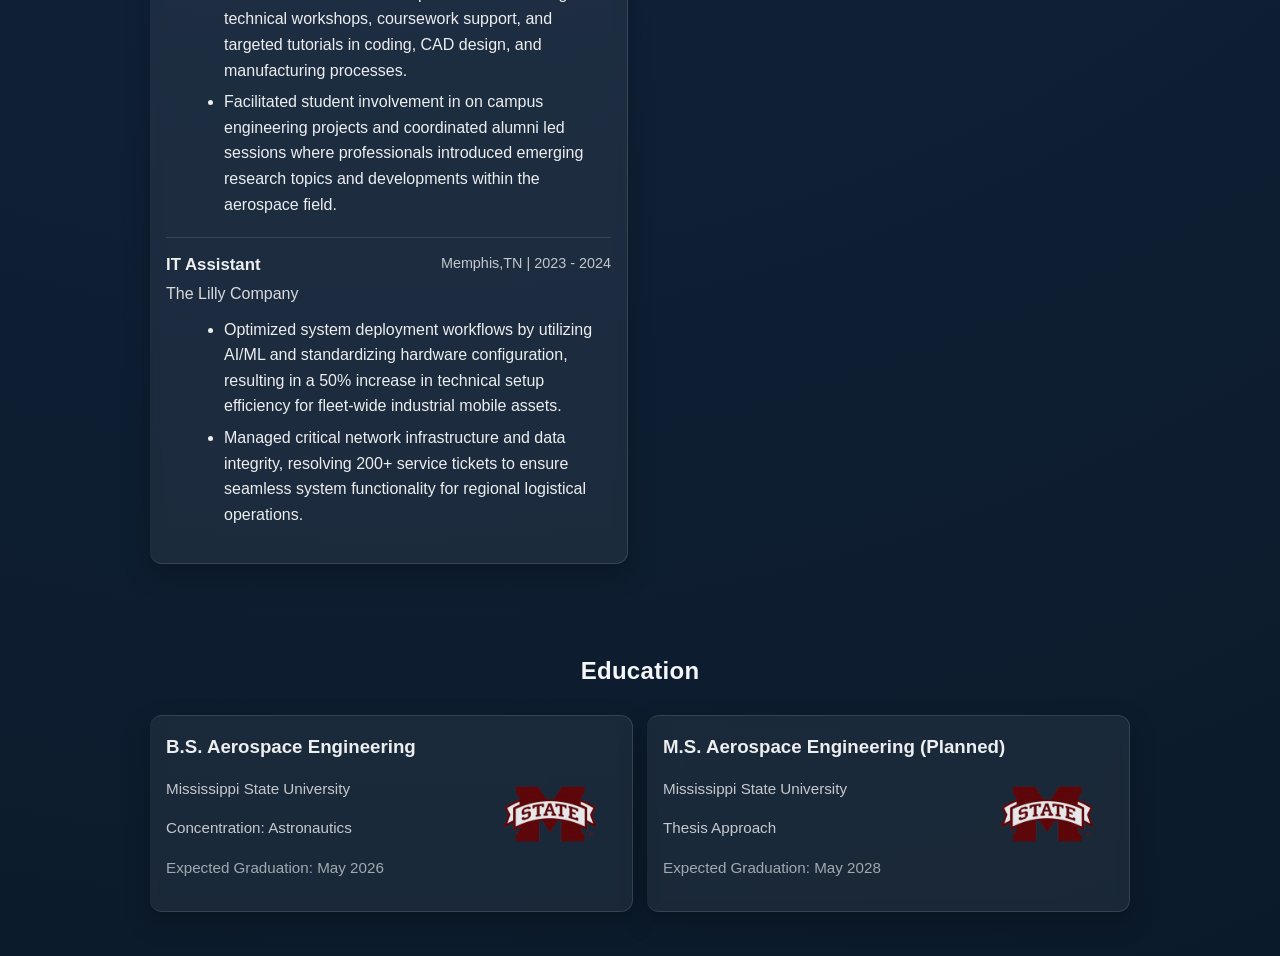
==== commit 1c751af1: "Update about.html" ====
--- a/about.html
+++ b/about.html
@@ -63,42 +63,58 @@
   <div class="exp-item">
     <div class="exp-top">
       <div>
-        <div class="exp-role">Applied Aerodynamics Researcher</div>
+        <div class="exp-role">Applied Aerodynamics Research Assistant</div>
         <div class="exp-org">Mississippi State University</div>
       </div>
-      <div class="exp-meta">Starkville, MS · 2024 to Present</div>
+      <div class="exp-meta">Starkville, MS | 2024 - Present</div>
     </div>
     <ul class="exp-bullets">
-      <li>Supported subsonic wind tunnel testing, data reduction, and experimental repeatability for aerodynamic studies.</li>
-      <li>Correlated experimental results with analysis tools and documented methods and findings for technical reporting.</li>
+      <li>Validated aerodynamic repeatability of modified leading-edge airfoils by executing verification wind-tunnel tests, correlating experimental data with XFOIL predictions to ensure ±5% data fidelity.</li>
+      <li>Spearheaded oil flow visualization studies across multiple airfoil profiles to identify boundary surface flow behaviors, co-authoring a technical paper for journal publication (expected publication: June 2026).</li>
     </ul>
   </div>
 
   <div class="exp-item">
     <div class="exp-top">
       <div>
-        <div class="exp-role">CAD and Software Co Lead, UAS Design Team</div>
-        <div class="exp-org">Xipiter UAS Design Team</div>
+        <div class="exp-role">Xipiter UAS CAD & Software Team Lead</div>
+        <div class="exp-org">MSU Xipiter UAS Club</div>
       </div>
-      <div class="exp-meta">Mississippi State University · 2024 to Present</div>
+      <div class="exp-meta">Starkville, MS | 2025 - Present</div>
     </div>
     <ul class="exp-bullets">
-      <li>Developed SolidWorks airframe CAD and supported integration across structures, avionics, and manufacturing needs.</li>
-      <li>Led team coordination, mentoring, and design reviews to keep deliverables aligned with build and test goals.</li>
+      <li>Directed a multidisciplinary team of 14 student-engineers in the structural design of a custom UAS airframe in SolidWorks, optimizing internal structural components to integrate avionics systems.</li>
+      <li>Developed mission-critical Python scripts to automate flight guidance, navigation, and control parameters, directly enabling the aircraft to execute the designated competition mission profile.</li>
+      <li>Supervised composite airframe fabrication, applying GD&T standards to guarantee precision integration between carbon fiber components and internal sheet metal mounts.</li>
+
     </ul>
   </div>
 
   <div class="exp-item">
     <div class="exp-top">
       <div>
-        <div class="exp-role">Engineering Projects and Analysis</div>
-        <div class="exp-org">Coursework and Independent Projects</div>
+        <div class="exp-role">Student Mentor</div>
+        <div class="exp-org">MSU AIAA Club</div>
       </div>
-      <div class="exp-meta">2023 to Present</div>
+      <div class="exp-meta">Starkville, MS | 2023 - Present</div>
     </div>
     <ul class="exp-bullets">
-      <li>Completed CFD and FEA assignments in ANSYS and Abaqus, including structural sizing and validation focused workflows.</li>
-      <li>Presented technical results and design decisions with clear visuals and concise engineering summaries.</li>
+      <li>Mentored underclass aerospace students through technical workshops, coursework support, and targeted tutorials in coding, CAD design, and manufacturing processes.</li>
+      <li>Facilitated student involvement in on campus engineering projects and coordinated alumni led sessions where professionals introduced emerging research topics and developments within the aerospace field.</li>
+    </ul>
+  </div>
+
+  <div class="exp-item">
+    <div class="exp-top">
+      <div>
+        <div class="exp-role">IT Assistant</div>
+        <div class="exp-org">The Lilly Company</div>
+      </div>
+      <div class="exp-meta">Memphis,TN | 2023 - 2024</div>
+    </div>
+    <ul class="exp-bullets">
+      <li>Optimized system deployment workflows by utilizing AI/ML and standardizing hardware configuration, resulting in a 50% increase in technical setup efficiency for fleet-wide industrial mobile assets.</li>
+      <li>Managed critical network infrastructure and data integrity, resolving 200+ service tickets to ensure seamless system functionality for regional logistical operations.</li>
     </ul>
   </div>
 </section>
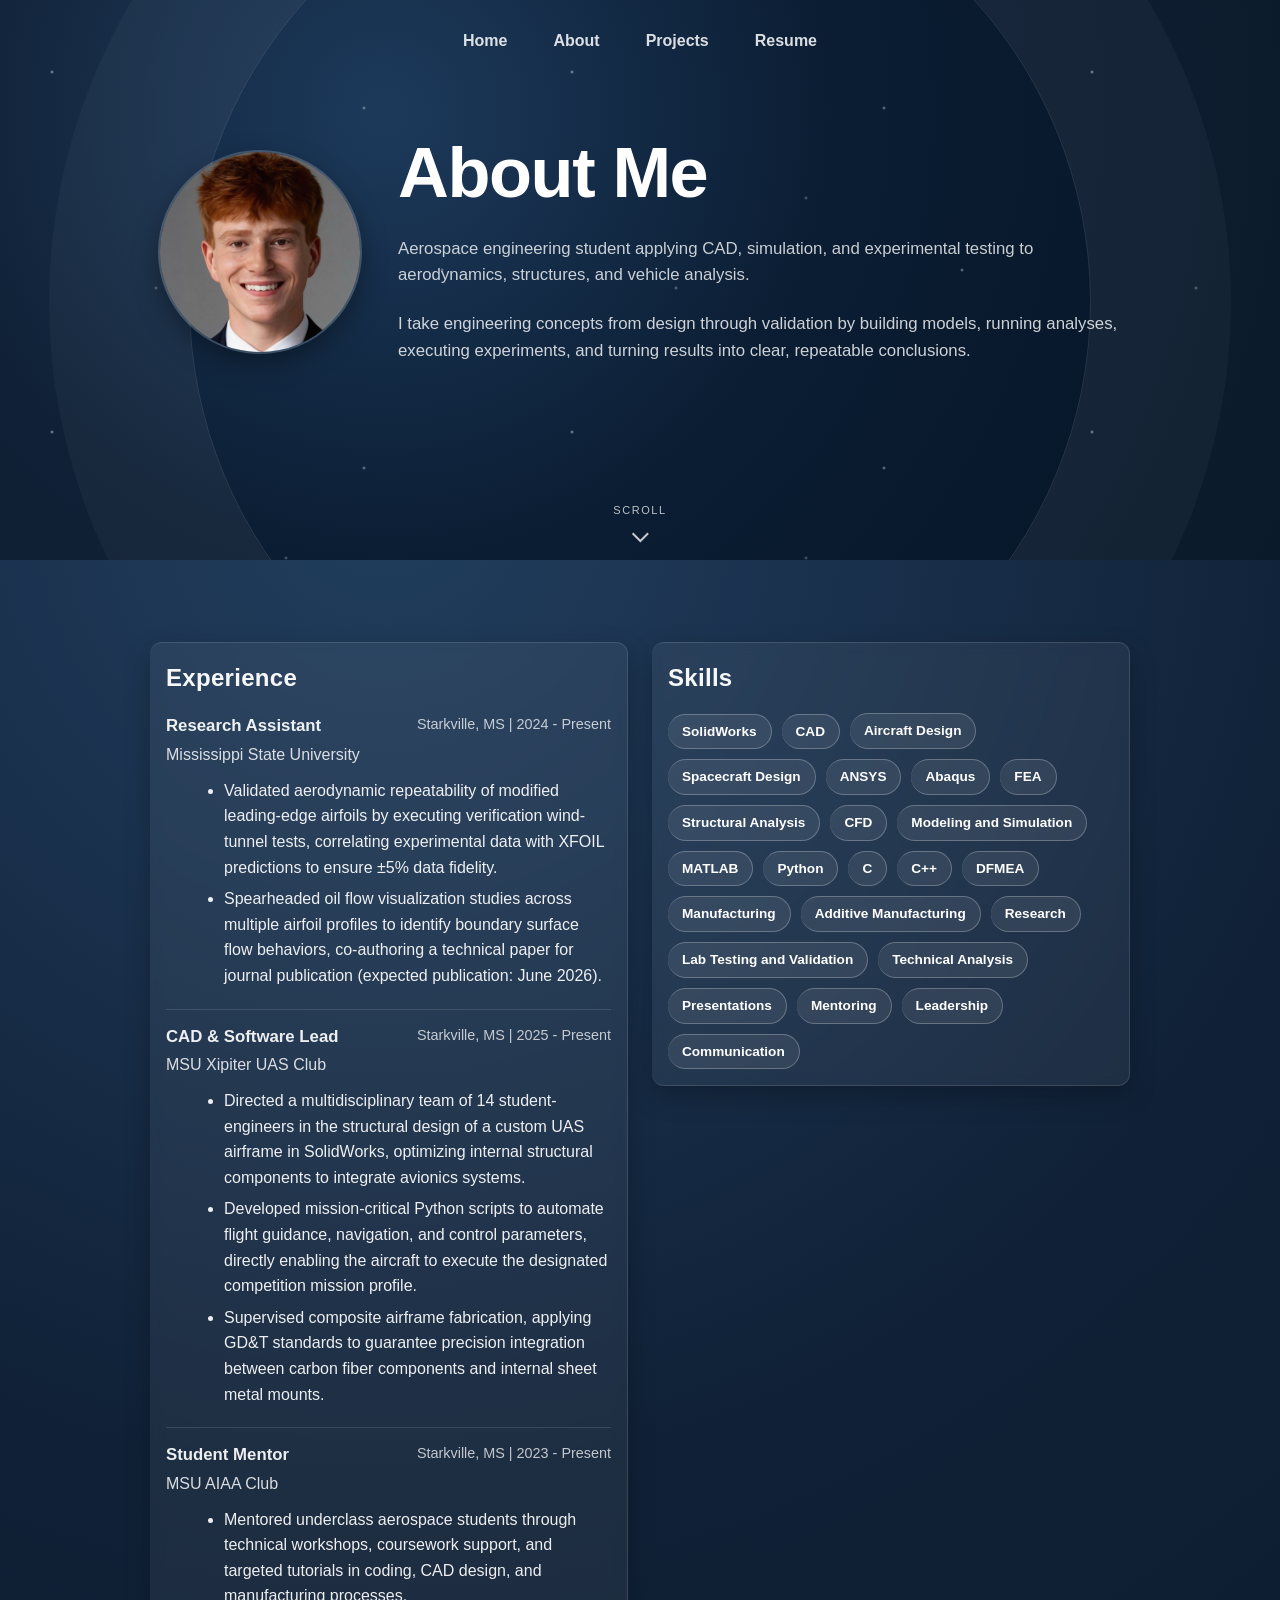
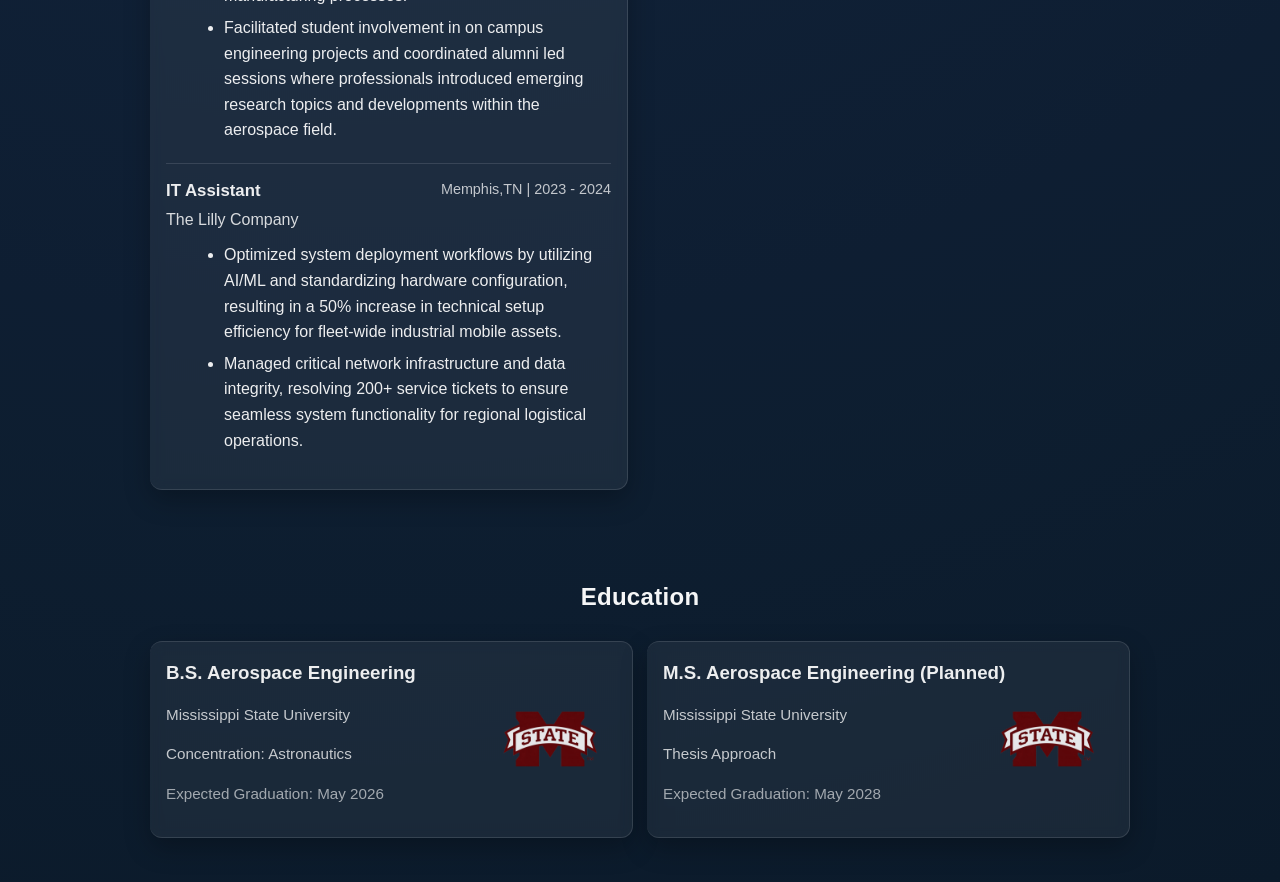
==== commit 8bf042c8: "Update about.html" ====
--- a/about.html
+++ b/about.html
@@ -63,7 +63,7 @@
   <div class="exp-item">
     <div class="exp-top">
       <div>
-        <div class="exp-role">Applied Aerodynamics Research Assistant</div>
+        <div class="exp-role">Research Assistant</div>
         <div class="exp-org">Mississippi State University</div>
       </div>
       <div class="exp-meta">Starkville, MS | 2024 - Present</div>
@@ -77,7 +77,7 @@
   <div class="exp-item">
     <div class="exp-top">
       <div>
-        <div class="exp-role">Xipiter UAS CAD & Software Team Lead</div>
+        <div class="exp-role">CAD & Software Lead</div>
         <div class="exp-org">MSU Xipiter UAS Club</div>
       </div>
       <div class="exp-meta">Starkville, MS | 2025 - Present</div>
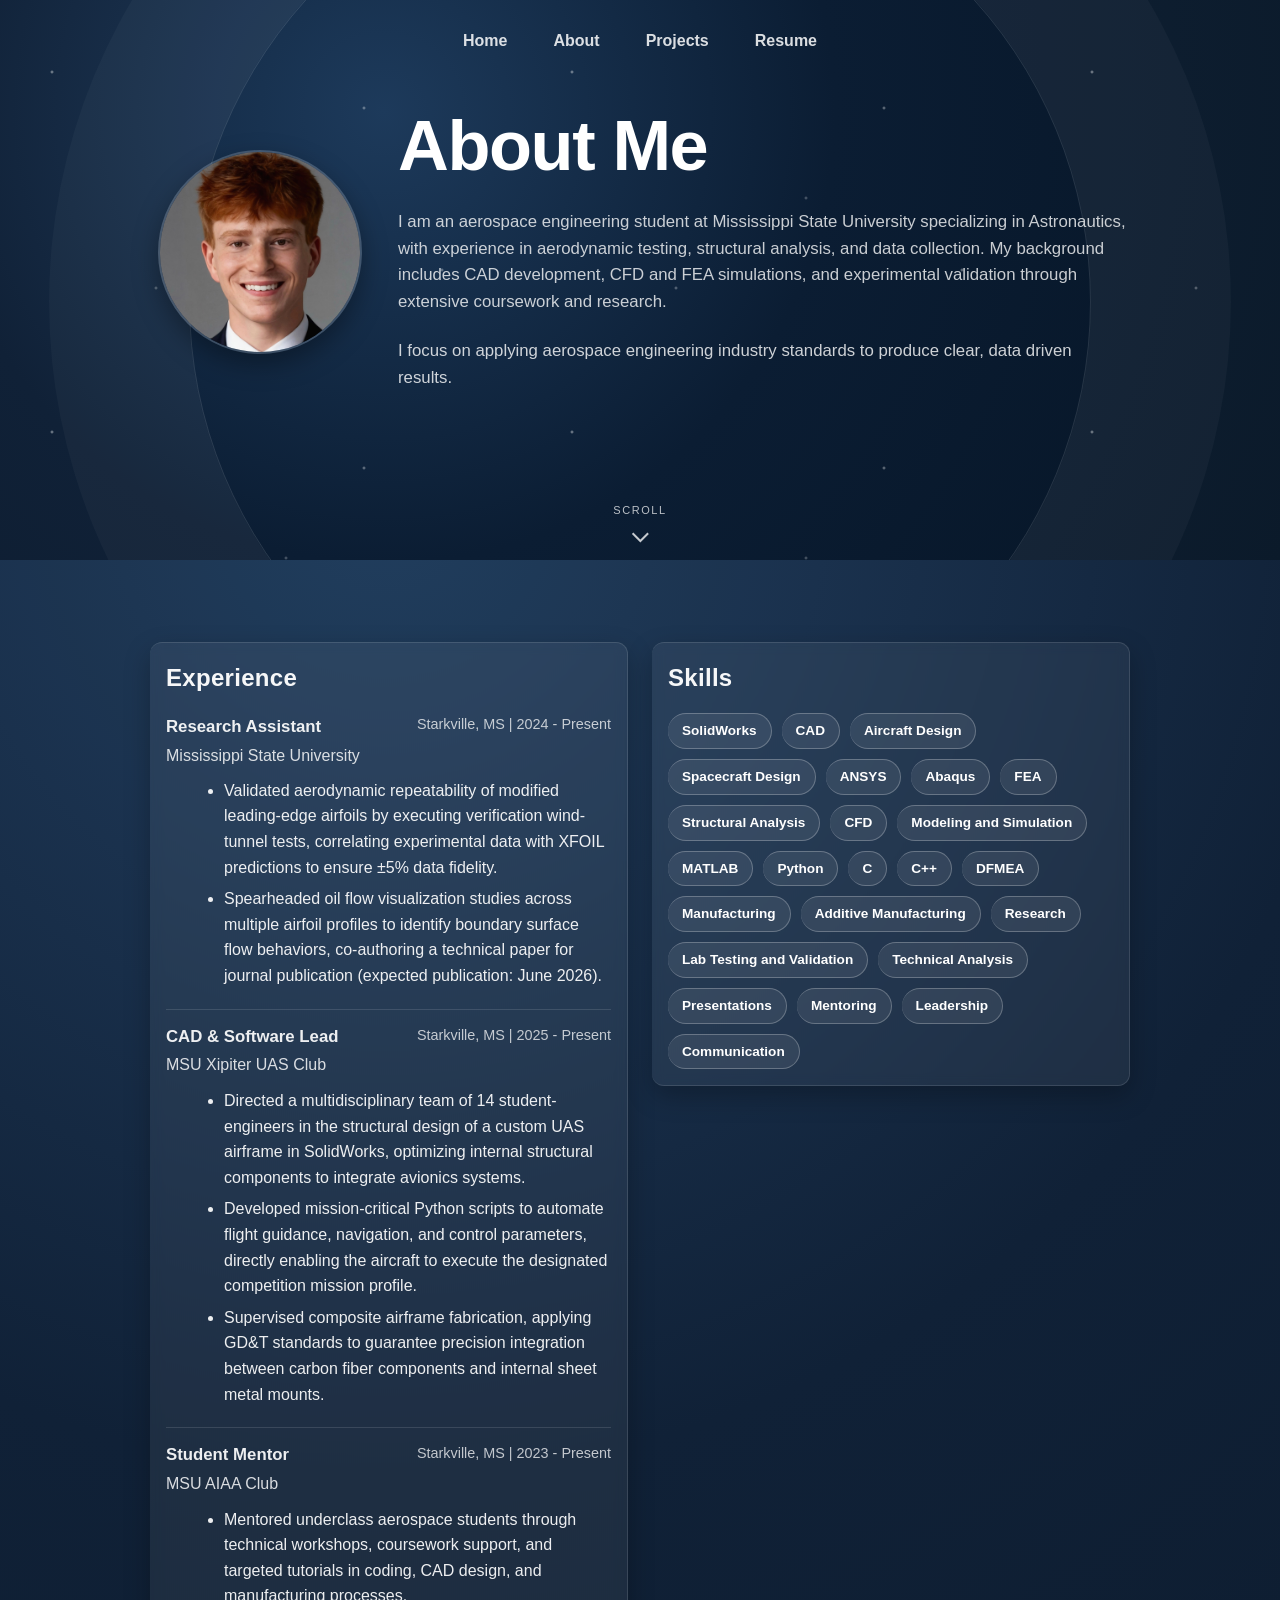
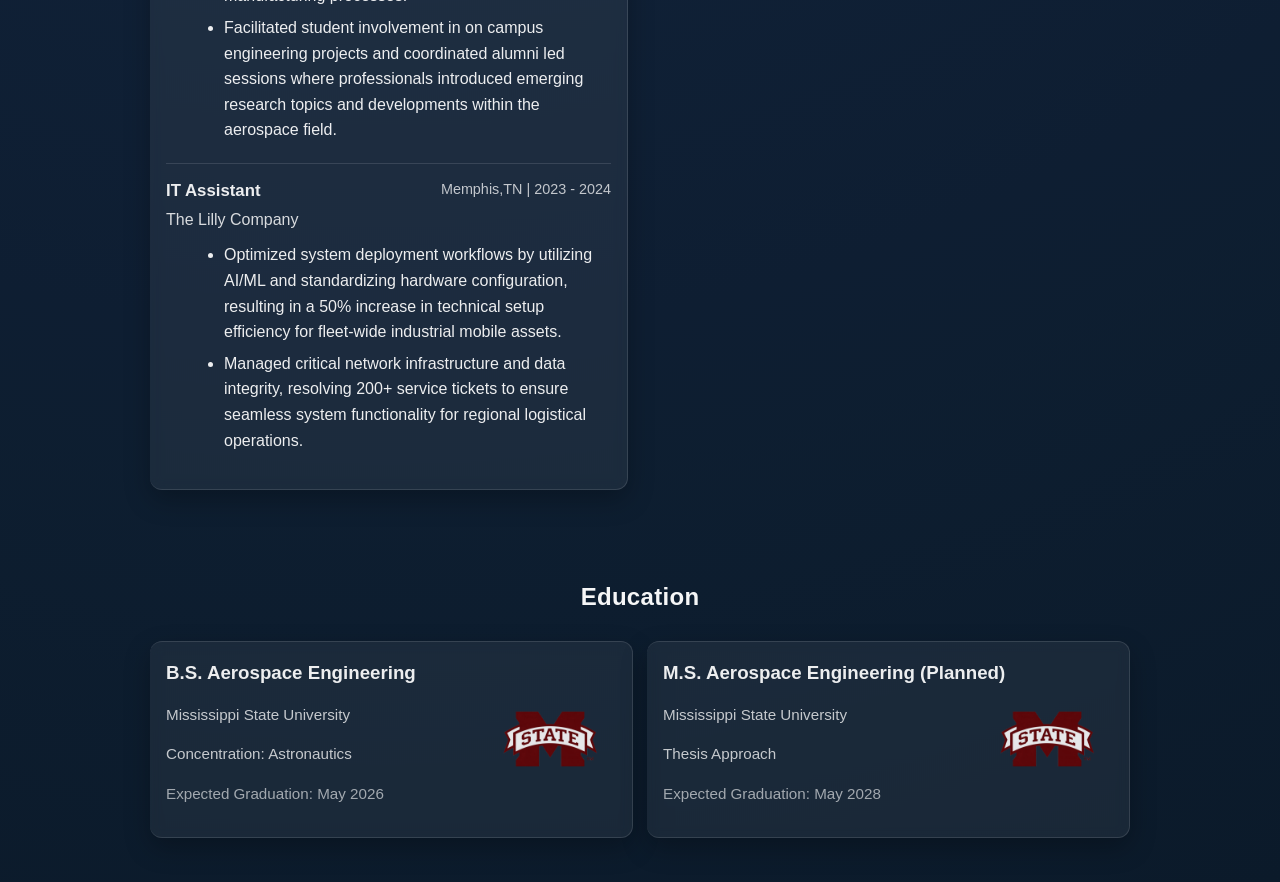
==== commit 56db1a02: "Update about.html" ====
--- a/about.html
+++ b/about.html
@@ -32,11 +32,11 @@
         <div>
           <h1 style="margin-bottom:6px;">About Me</h1>
           <p class="small" style="margin-top:0;">
-            Aerospace engineering student applying CAD, simulation, and experimental testing to aerodynamics, structures, and vehicle analysis.
+            I am an aerospace engineering student at Mississippi State University specializing in Astronautics, with experience in aerodynamic testing, structural analysis, and data collection. My background includes CAD development, CFD and FEA simulations, and experimental validation through extensive coursework and research.
           </p>
 
           <p style="max-width:760px; color: rgba(255,255,255,0.80);">
-            I take engineering concepts from design through validation by building models, running analyses, executing experiments, and turning results into clear, repeatable conclusions.
+            I focus on applying aerospace engineering industry standards to produce clear, data driven results.
           </p>
         </div>
       </div>
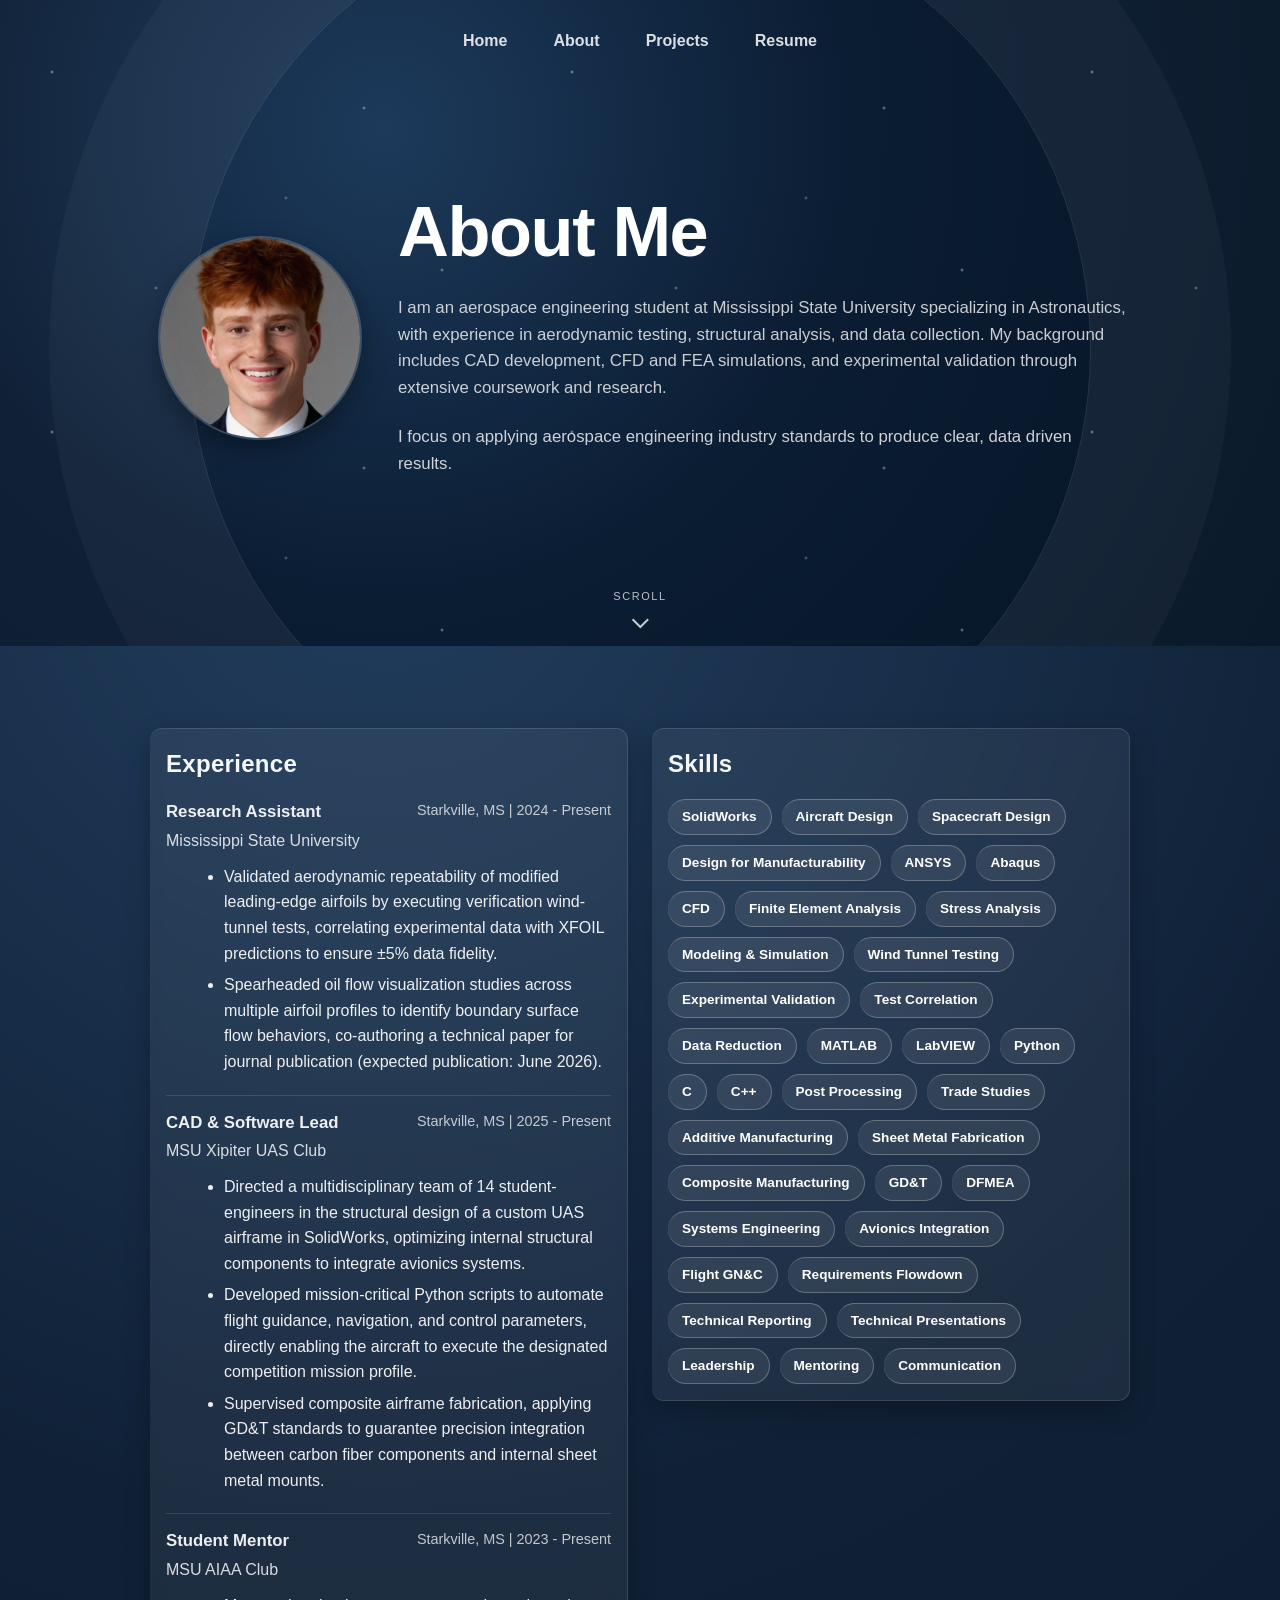
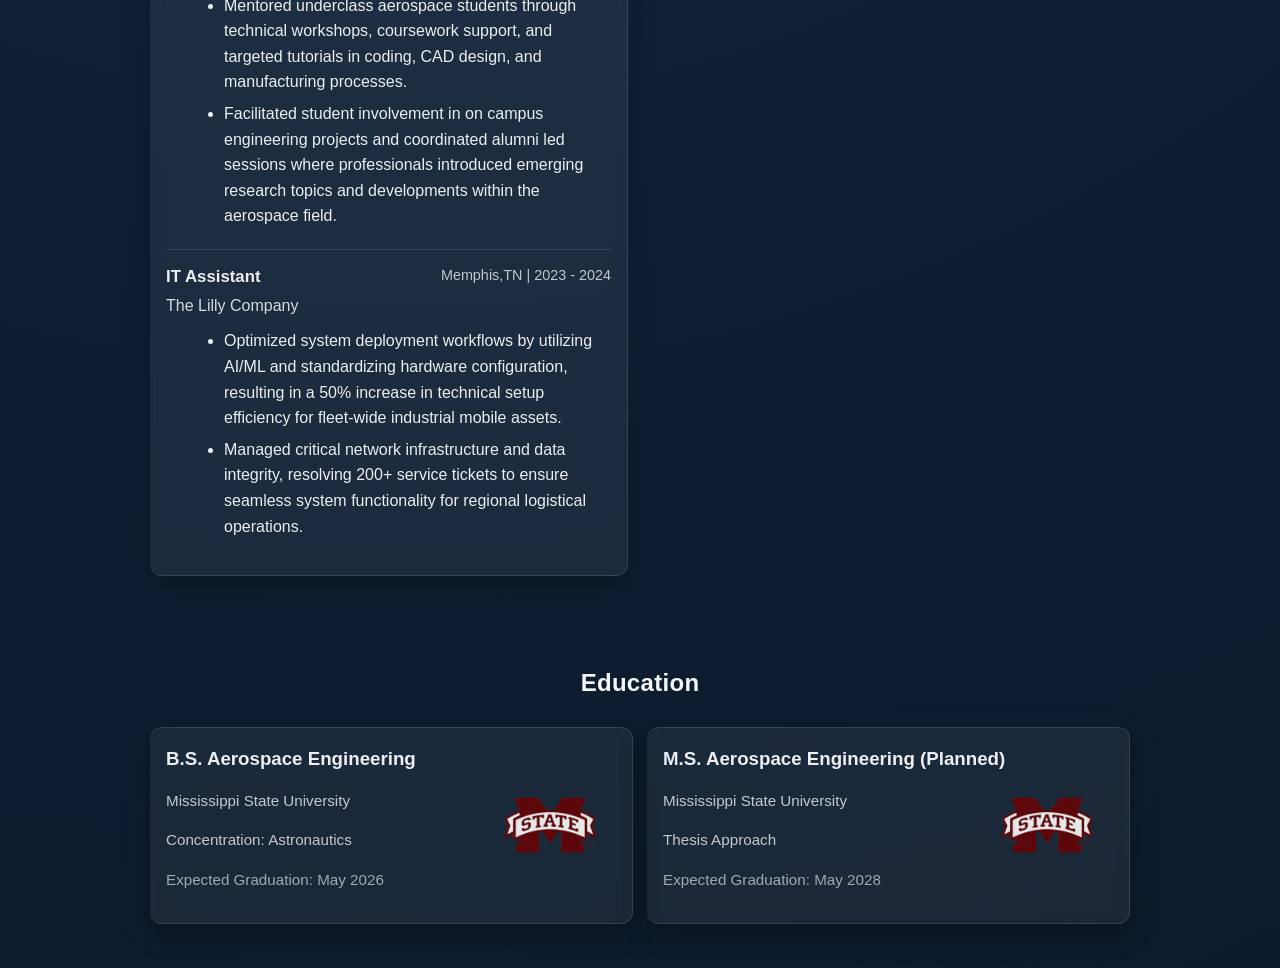
==== commit 28b32405: "Update about.html" ====
--- a/about.html
+++ b/about.html
@@ -124,38 +124,58 @@
   <h2 class="section-header">Skills</h2>
 
   <div class="skills-grid">
+    <!-- Design / CAD -->
     <span class="skill-pill">SolidWorks</span>
-    <span class="skill-pill">CAD</span>
     <span class="skill-pill">Aircraft Design</span>
     <span class="skill-pill">Spacecraft Design</span>
-
+    <span class="skill-pill">Design for Manufacturability</span>
+
+    <!-- Analysis / Simulation -->
     <span class="skill-pill">ANSYS</span>
     <span class="skill-pill">Abaqus</span>
-    <span class="skill-pill">FEA</span>
-    <span class="skill-pill">Structural Analysis</span>
     <span class="skill-pill">CFD</span>
-
-    <span class="skill-pill">Modeling and Simulation</span>
+    <span class="skill-pill">Finite Element Analysis</span>
+    <span class="skill-pill">Stress Analysis</span>
+    <span class="skill-pill">Modeling &amp; Simulation</span>
+
+    <!-- Testing / Validation -->
+    <span class="skill-pill">Wind Tunnel Testing</span>
+    <span class="skill-pill">Experimental Validation</span>
+    <span class="skill-pill">Test Correlation</span>
+    <span class="skill-pill">Data Reduction</span>
+
+    <!-- Software / Data -->
     <span class="skill-pill">MATLAB</span>
+    <span class="skill-pill">LabVIEW</span>
     <span class="skill-pill">Python</span>
     <span class="skill-pill">C</span>
     <span class="skill-pill">C++</span>
-
+    <span class="skill-pill">Post Processing</span>
+    <span class="skill-pill">Trade Studies</span>
+
+    <!-- Manufacturing / Build -->
+    <span class="skill-pill">Additive Manufacturing</span>
+    <span class="skill-pill">Sheet Metal Fabrication</span>
+    <span class="skill-pill">Composite Manufacturing</span>
+    <span class="skill-pill">GD&amp;T</span>
     <span class="skill-pill">DFMEA</span>
-    <span class="skill-pill">Manufacturing</span>
-    <span class="skill-pill">Additive Manufacturing</span>
-
-    <span class="skill-pill">Research</span>
-    <span class="skill-pill">Lab Testing and Validation</span>
-
-    <span class="skill-pill">Technical Analysis</span>
-    <span class="skill-pill">Presentations</span>
-
+
+    <!-- Systems / Integration -->
+    <span class="skill-pill">Systems Engineering</span>
+    <span class="skill-pill">Avionics Integration</span>
+    <span class="skill-pill">Flight GN&amp;C</span>
+    <span class="skill-pill">Requirements Flowdown</span>
+
+    <!-- Communication / Professional -->
+    <span class="skill-pill">Technical Reporting</span>
+    <span class="skill-pill">Technical Presentations</span>
+    <span class="skill-pill">Leadership</span>
     <span class="skill-pill">Mentoring</span>
-    <span class="skill-pill">Leadership</span>
     <span class="skill-pill">Communication</span>
   </div>
 </section>
+
+          
         </div>
 
       </div>
--- a/style.css
+++ b/style.css
@@ -168,6 +168,20 @@
 .topnav a:hover {
   color: #fff;
   background: rgba(255,255,255,0.10);
+}
+/* ===== FIX: NAV ALWAYS CLICKABLE ON INNER PAGES ===== */
+.topnav{
+  z-index: 50;              /* higher than hero text */
+}
+
+/* push hero content down so it never overlaps the nav on laptops */
+body.inner-page .hero{
+  padding-top: 86px;        /* space for nav */
+}
+
+/* keep hero content below nav */
+.hero-card{
+  z-index: 2;
 }
 
 /* ===== HERO CONTENT ===== */
@@ -794,3 +808,181 @@
   margin: 6px 0;
   line-height: 1.6;
 }
+
+/* ===== STAR FORMAT ===== */
+.star-grid {
+  margin-top: 18px;
+  display: grid;
+  grid-template-columns: repeat(2, minmax(0, 1fr));
+  gap: 18px;
+}
+
+.star-card {
+  padding: 18px;
+  border-radius: 16px;
+  border: 1px solid rgba(255,255,255,0.12);
+  background: rgba(255,255,255,0.04);
+  backdrop-filter: blur(6px);
+  box-shadow: 0 10px 26px rgba(0,0,0,0.25);
+}
+
+.star-card h3 {
+  margin: 0 0 8px;
+  font-size: 0.95rem;
+  letter-spacing: 0.12em;
+  text-transform: uppercase;
+  opacity: 0.9;
+}
+
+.star-card p {
+  margin: 0;
+  font-size: 0.95rem;
+  line-height: 1.55;
+  color: var(--text);
+}
+
+@media (max-width: 820px) {
+  .star-grid {
+    grid-template-columns: 1fr;
+  }
+}
+/* ===== STAR MEDIA ===== */
+.star-media {
+  margin-top: 12px;
+  border-radius: 14px;
+  overflow: hidden;
+  border: 1px solid rgba(255,255,255,0.12);
+  background: rgba(0,0,0,0.25);
+}
+
+.star-media img {
+  width: 100%;
+  height: 200px;
+  object-fit: cover;
+  display: block;
+}
+
+.star-media-grid {
+  margin-top: 12px;
+  display: grid;
+  grid-template-columns: repeat(2, minmax(0, 1fr));
+  gap: 12px;
+}
+
+.star-media-grid img {
+  width: 100%;
+  height: 160px;
+  object-fit: cover;
+  border-radius: 14px;
+  border: 1px solid rgba(255,255,255,0.12);
+}
+
+@media (max-width: 820px) {
+  .star-media img {
+    height: 180px;
+  }
+
+  .star-media-grid img {
+    height: 150px;
+  }
+}
+/* ===== PROJECT PAGE HEADER (container style pages) ===== */
+.project-head {
+  margin-top: 22px;
+}
+
+.project-head-top {
+  display: flex;
+  align-items: flex-start;
+  justify-content: space-between;
+  gap: 18px;
+  flex-wrap: wrap;
+}
+
+.project-nav {
+  display: flex;
+  gap: 12px;
+  flex-wrap: wrap;
+}
+
+.project-nav a {
+  color: rgba(255,255,255,0.85);
+  text-decoration: none;
+  padding: 10px 12px;
+  border-radius: 999px;
+  font-weight: 700;
+  border: 1px solid rgba(255,255,255,0.10);
+  background: rgba(255,255,255,0.04);
+}
+
+.project-nav a:hover {
+  color: #fff;
+  background: rgba(255,255,255,0.10);
+  border-color: rgba(255,255,255,0.16);
+}
+
+.subtitle {
+  margin-top: 6px;
+  color: rgba(255,255,255,0.78);
+}
+
+/* ===== PHOTO GRIDS: show full image (no cropping) ===== */
+.star-media-grid img{
+  object-fit: contain !important;
+  background: rgba(0,0,0,0.25);
+}
+/* ===== MASONRY / PINTEREST STYLE IMAGE GRID ===== */
+.star-media-masonry{
+  column-count: 2;
+  column-gap: 16px;
+}
+
+.star-media-masonry img{
+  width: 100%;
+  height: auto;
+  display: block;
+  margin-bottom: 16px;
+
+  border-radius: 14px;
+  border: 1px solid rgba(255,255,255,0.12);
+  background: rgba(0,0,0,0.25);
+
+  break-inside: avoid;
+}
+
+/* Mobile: single column */
+@media (max-width: 760px){
+  .star-media-masonry{
+    column-count: 1;
+  }
+}
+/* ===== INNER PAGE HERO TITLE RESPONSIVE TUNING ===== */
+@media (max-width: 1100px){
+  body.inner-page .hero h1{
+    font-size: clamp(2.0rem, 5.2vw, 3.6rem);
+  }
+}
+/* ===== ABOUT PAGE MOBILE STACK FIX ===== */
+@media (max-width: 768px){
+  /* if your about intro uses an inline grid, this forces a clean stack */
+  body.inner-page .hero-card > div{
+    display: flex !important;
+    flex-direction: column !important;
+    gap: 16px !important;
+    align-items: center !important;
+    text-align: center !important;
+  }
+
+  /* make the headshot scale nicely */
+  body.inner-page .hero-card img{
+    width: 160px !important;
+    height: 160px !important;
+    border-radius: 50% !important;
+  }
+
+  /* tighten title spacing so it doesn’t feel stretched */
+  body.inner-page .hero-card h1{
+    margin-top: 6px;
+    margin-bottom: 10px;
+  }
+}
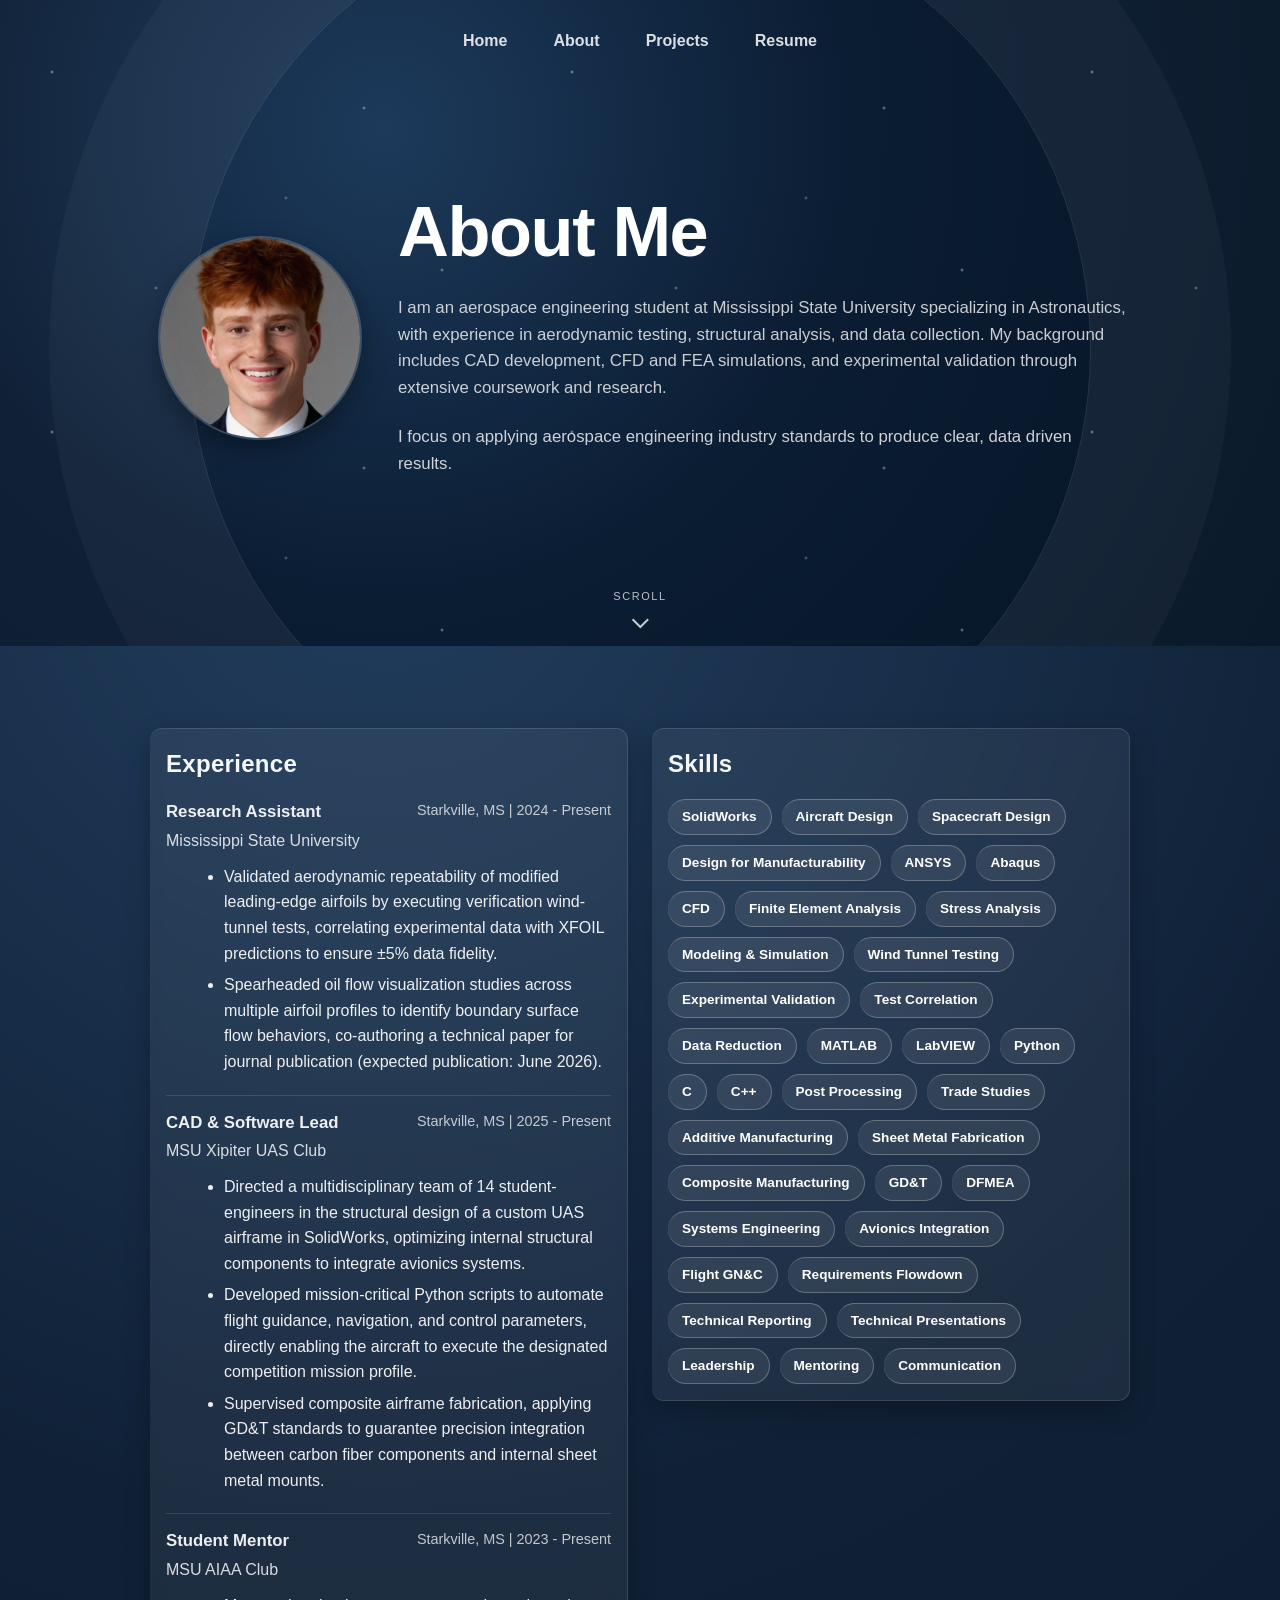
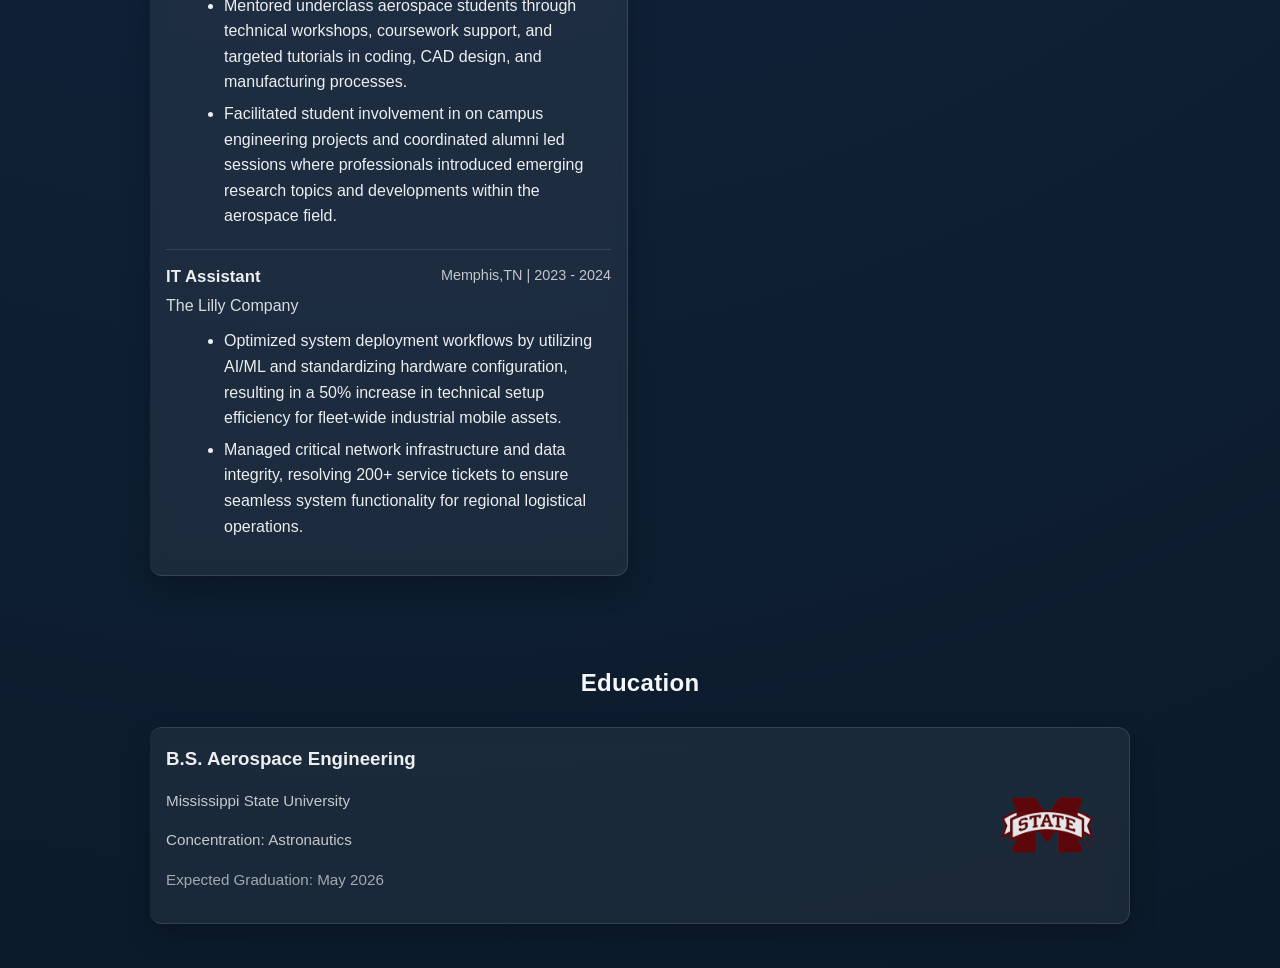
==== commit 42a821ec: "Update about.html" ====
--- a/about.html
+++ b/about.html
@@ -198,14 +198,6 @@
     <p class="small edu-date">Expected Graduation: May 2026</p>
   </section>
 
-  <section class="card edu-item">
-    <img src="images/msu-logo.png" alt="Mississippi State University logo" class="edu-logo">
-
-    <h3>M.S. Aerospace Engineering (Planned)</h3>
-    <p class="small">Mississippi State University</p>
-    <p class="small">Thesis Approach</p>
-    <p class="small edu-date">Expected Graduation: May 2028</p>
-  </section>
 
 </div>
 
